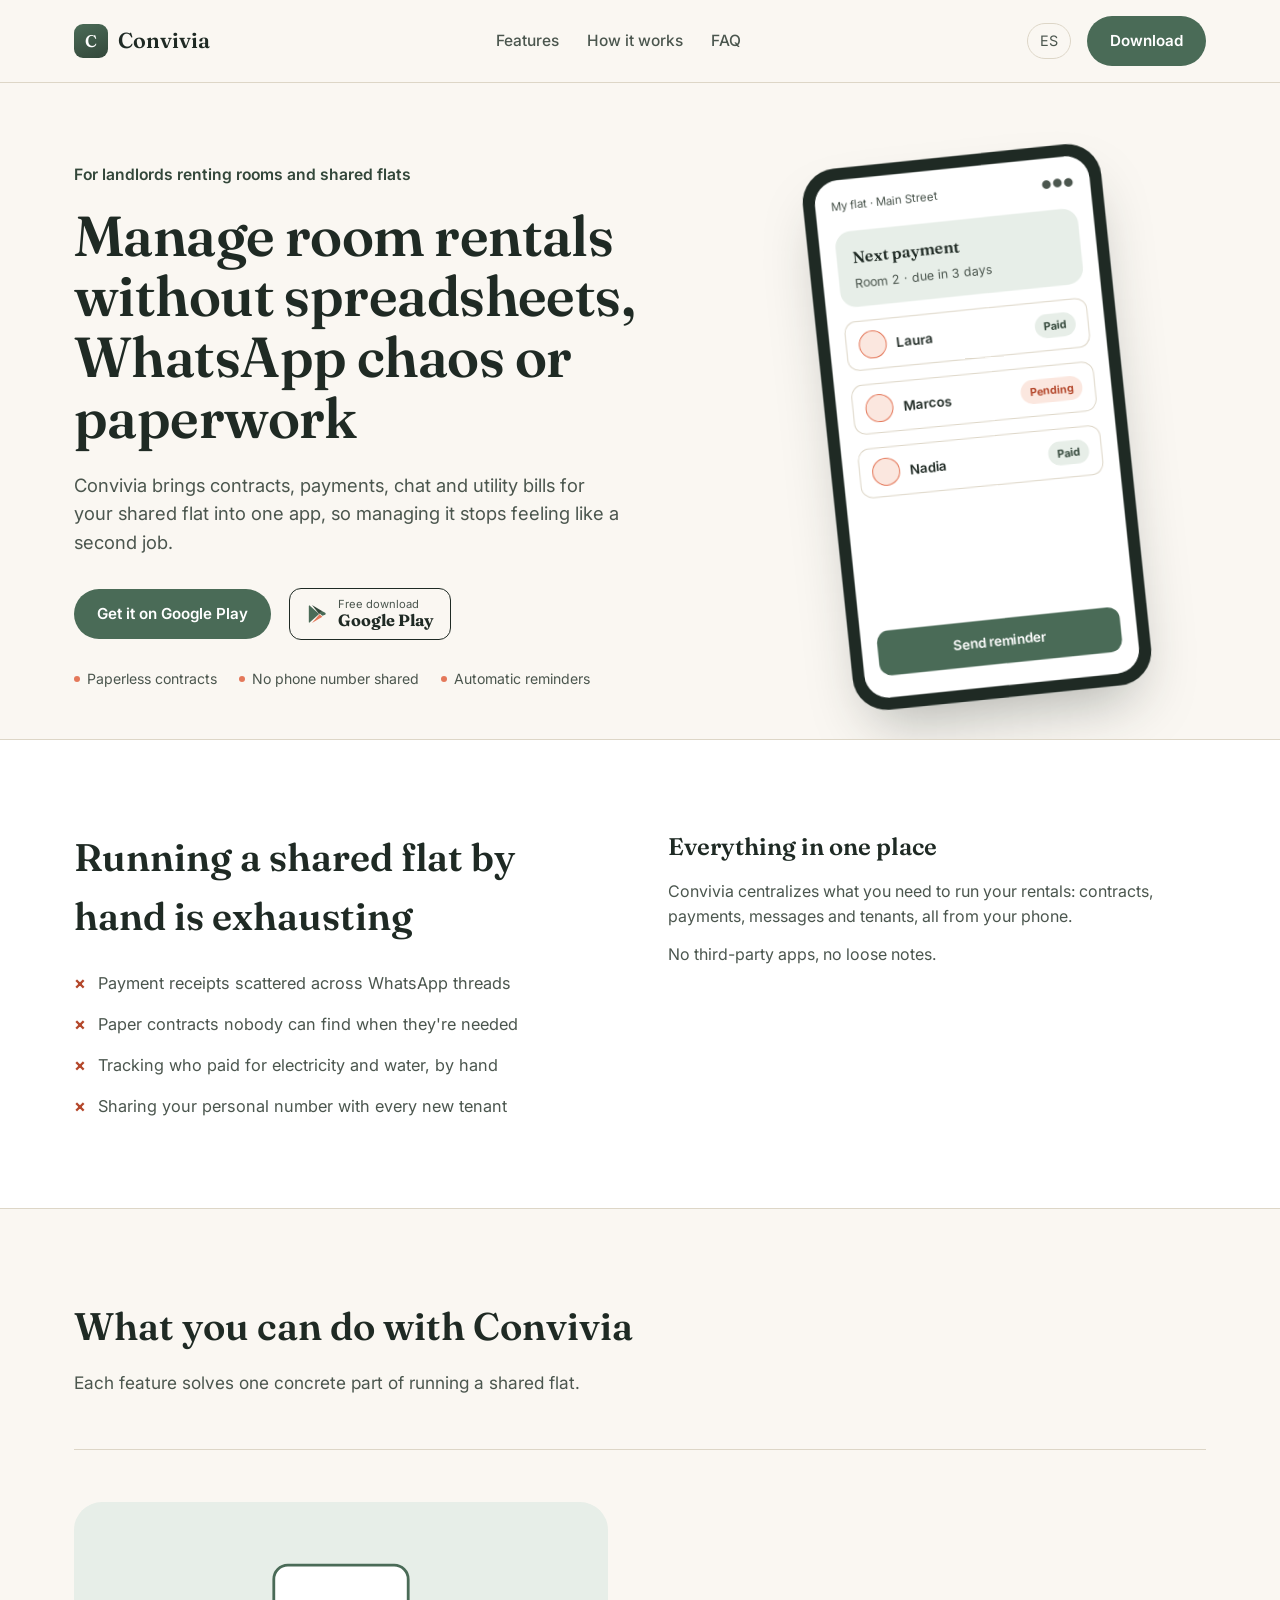
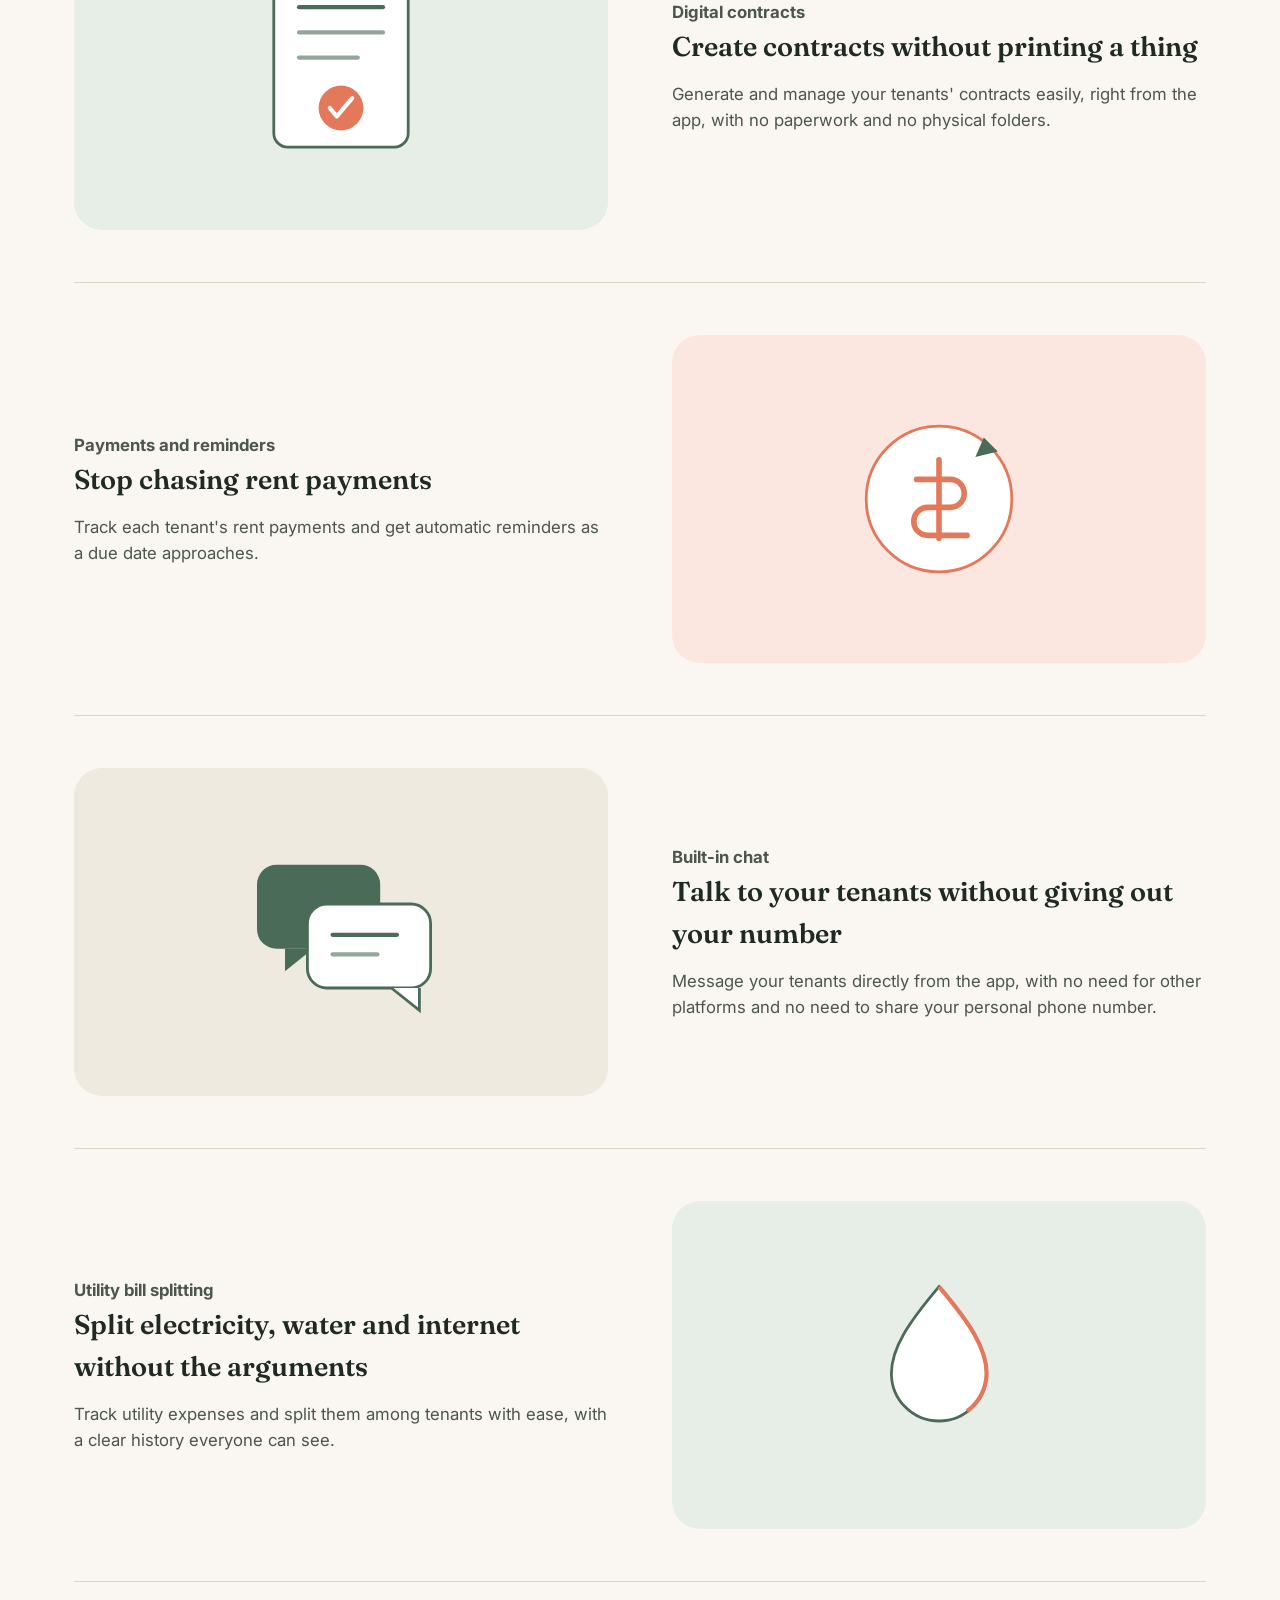
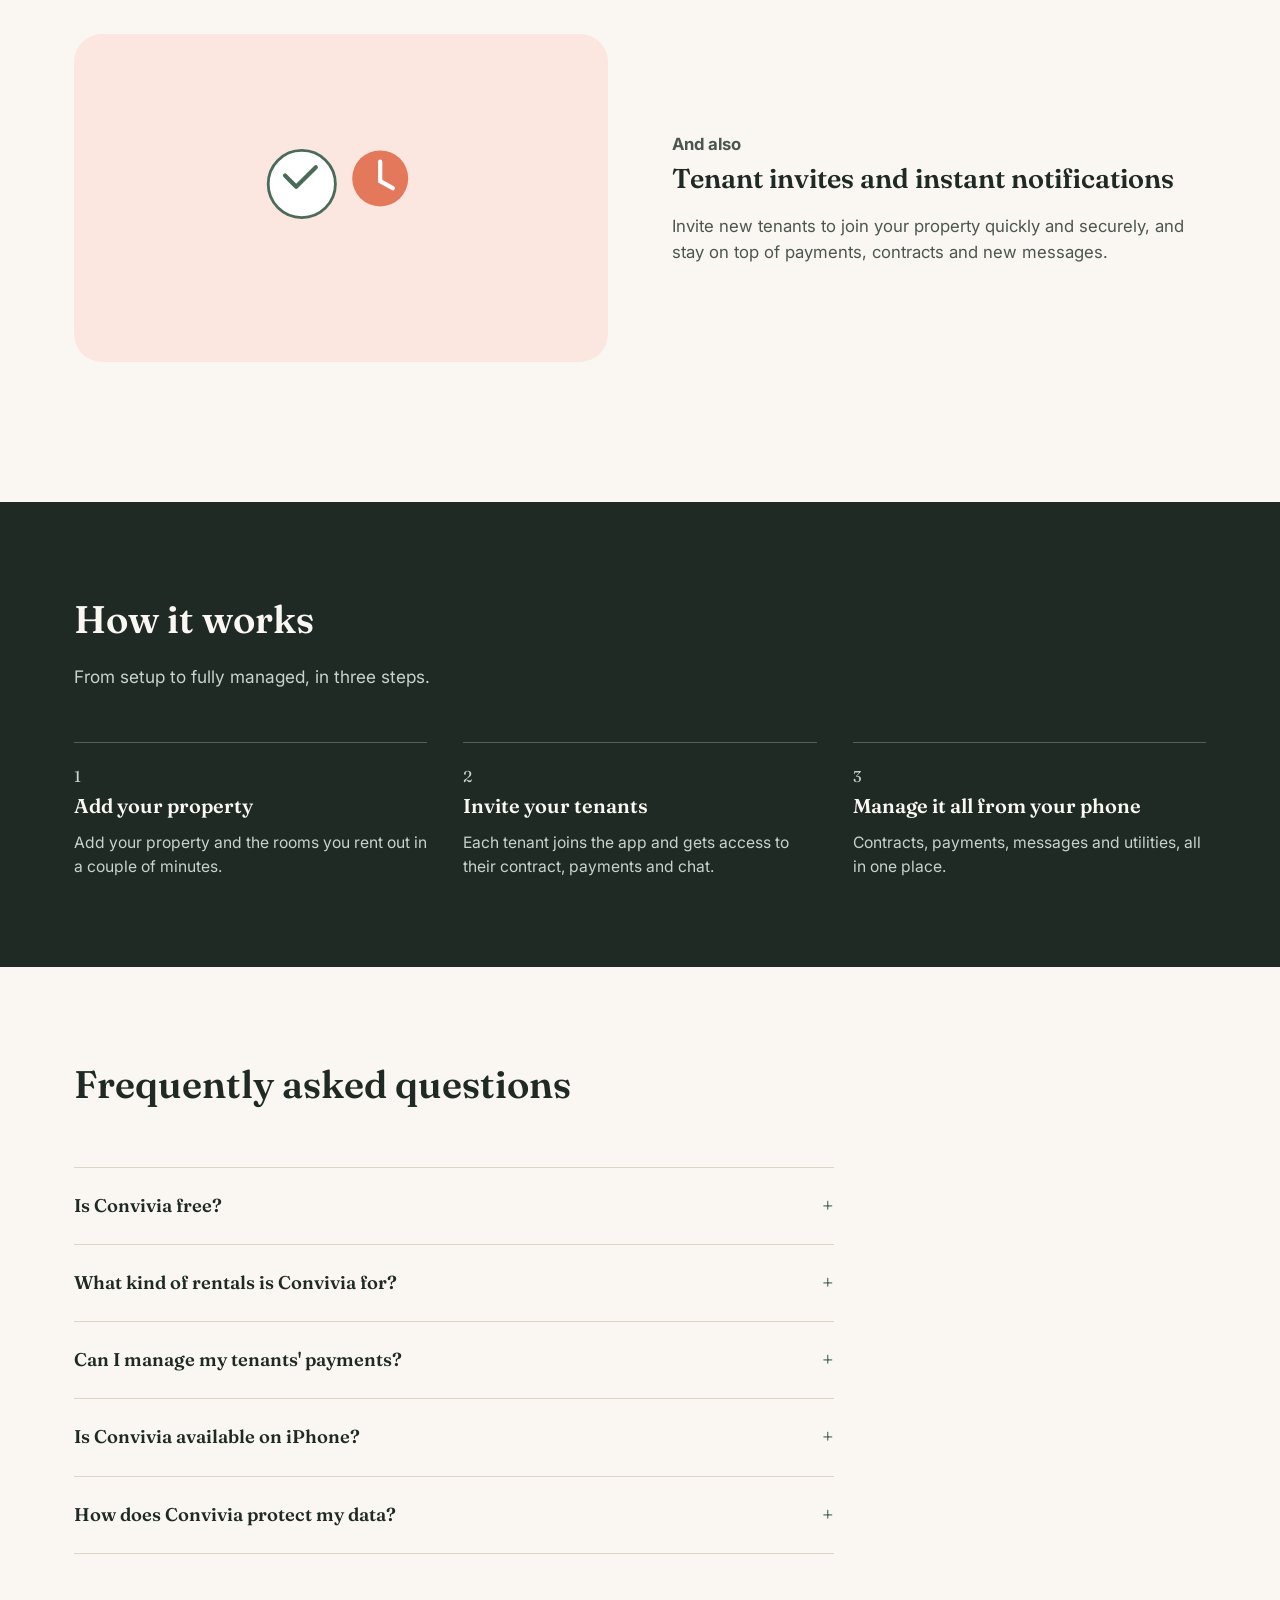
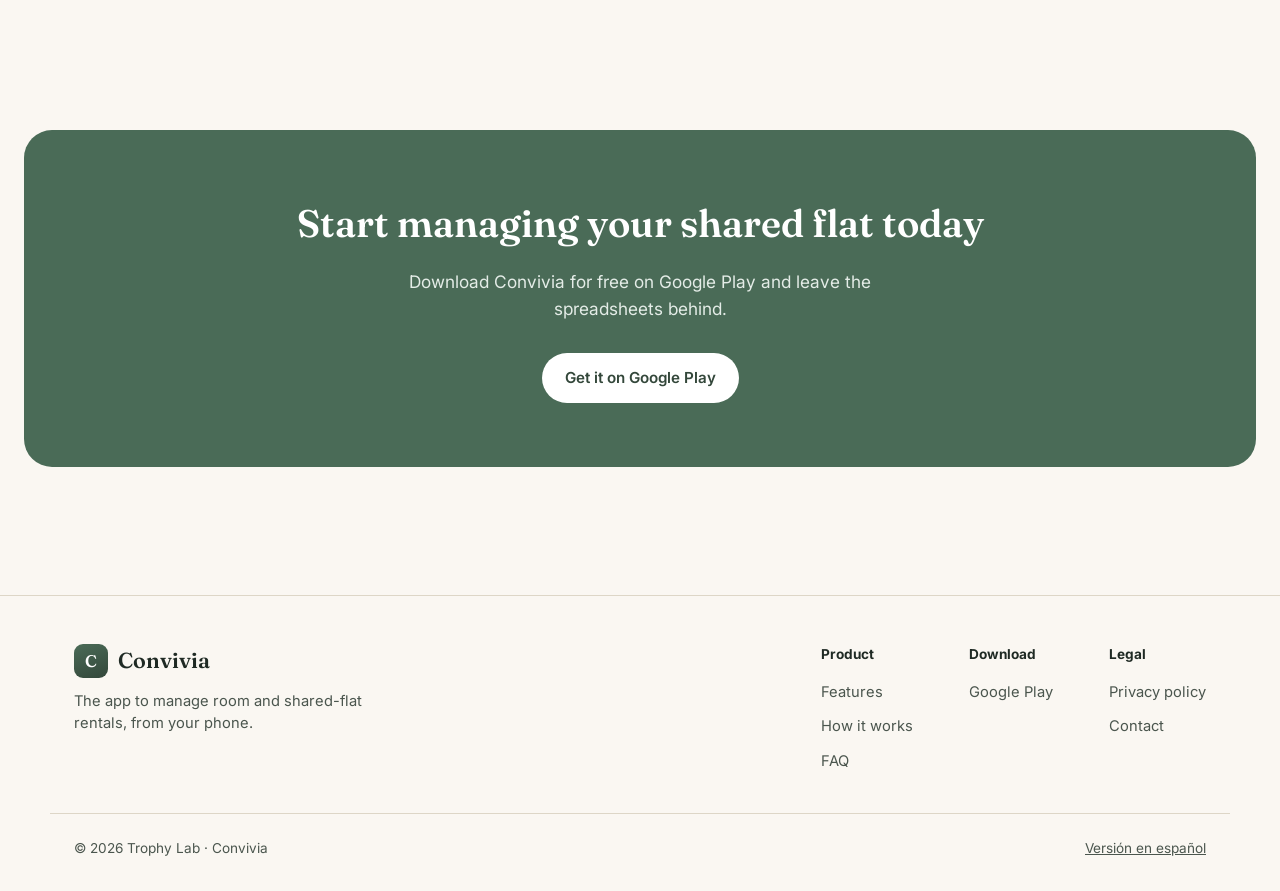
==== en/index.html @ 1bf90cc8 "primera version OK" ====
<!doctype html>
<html lang="en">
<head>
<meta charset="UTF-8">
<meta name="viewport" content="width=device-width, initial-scale=1">
<title>Convivia — App to Manage Room and Shared-Flat Rentals</title>
<meta name="description" content="Convivia is the app for landlords renting out rooms or shared flats: digital contracts, payment reminders, built-in chat and utility bill splitting. Free on Google Play.">
<link rel="canonical" href="https://convivia.devodelight.com/en/">
<link rel="alternate" hreflang="es" href="https://convivia.devodelight.com/">
<link rel="alternate" hreflang="en" href="https://convivia.devodelight.com/en/">
<link rel="alternate" hreflang="x-default" href="https://convivia.devodelight.com/">
<meta name="robots" content="index, follow">
<meta name="theme-color" content="#FAF7F2">

<!-- Open Graph -->
<meta property="og:type" content="website">
<meta property="og:site_name" content="Convivia">
<meta property="og:locale" content="en_US">
<meta property="og:locale:alternate" content="es_ES">
<meta property="og:title" content="Convivia — App to Manage Room Rentals">
<meta property="og:description" content="Digital contracts, payment reminders, built-in chat and utility splitting for shared-flat landlords.">
<meta property="og:url" content="https://convivia.devodelight.com/en/">
<meta property="og:image" content="https://convivia.devodelight.com/assets/og-image.png">
<meta property="og:image:width" content="1200">
<meta property="og:image:height" content="630">

<!-- Twitter -->
<meta name="twitter:card" content="summary_large_image">
<meta name="twitter:title" content="Convivia — App to Manage Room Rentals">
<meta name="twitter:description" content="Digital contracts, payment reminders, built-in chat and utility splitting for shared-flat landlords.">
<meta name="twitter:image" content="https://convivia.devodelight.com/assets/og-image.png">

<link rel="icon" href="data:image/svg+xml,%3Csvg xmlns='http://www.w3.org/2000/svg' viewBox='0 0 34 34'%3E%3Crect width='34' height='34' rx='9' fill='%234A6B57'/%3E%3Ctext x='17' y='23' font-family='Georgia,serif' font-size='17' fill='white' text-anchor='middle'%3EC%3C/text%3E%3C/svg%3E">

<link rel="preconnect" href="https://fonts.googleapis.com">
<link rel="preconnect" href="https://fonts.gstatic.com" crossorigin>
<link href="https://fonts.googleapis.com/css2?family=Fraunces:opsz,wght@9..144,500;9..144,600&family=Inter:wght@400;500;600;700&display=swap" rel="stylesheet">
<link rel="stylesheet" href="../assets/style.css">

<script type="application/ld+json">
{
  "@context": "https://schema.org",
  "@type": "MobileApplication",
  "name": "Convivia",
  "operatingSystem": "ANDROID",
  "applicationCategory": "BusinessApplication",
  "url": "https://convivia.devodelight.com/en/",
  "description": "Convivia is the app for landlords renting out rooms or shared flats: digital contracts, payment reminders, built-in chat and utility bill splitting.",
  "offers": {
    "@type": "Offer",
    "price": "0",
    "priceCurrency": "USD"
  },
  "installUrl": "https://play.google.com/store/apps/details?id=com.convivia",
  "author": {
    "@type": "Organization",
    "name": "Trophy Lab"
  }
}
</script>
<script type="application/ld+json">
{
  "@context": "https://schema.org",
  "@type": "FAQPage",
  "mainEntity": [
    {
      "@type": "Question",
      "name": "Is Convivia free?",
      "acceptedAnswer": {"@type": "Answer", "text": "Yes, Convivia is free to download on Google Play."}
    },
    {
      "@type": "Question",
      "name": "What kind of rentals is Convivia for?",
      "acceptedAnswer": {"@type": "Answer", "text": "Convivia is built for landlords who rent out rooms or shared flats and want to manage contracts, payments and tenants from their phone."}
    },
    {
      "@type": "Question",
      "name": "Is Convivia available on iPhone?",
      "acceptedAnswer": {"@type": "Answer", "text": "Convivia is currently available on Android only. iPhone users can contact the team to be notified when iOS support arrives."}
    },
    {
      "@type": "Question",
      "name": "How does Convivia protect my data?",
      "acceptedAnswer": {"@type": "Answer", "text": "Data is encrypted in transit and you can request deletion at any time. Full details are available in Convivia's privacy policy."}
    }
  ]
}
</script>
</head>
<body>
<a class="skip-link" href="#main">Skip to content</a>

<header class="site">
  <div class="wrap nav">
    <a class="brand" href="/en/">
      <span class="brand-mark" aria-hidden="true">C</span>
      Convivia
    </a>
    <button class="nav-toggle" aria-label="Open menu" aria-expanded="false">
      <svg width="20" height="20" viewBox="0 0 20 20" fill="none"><path d="M3 5h14M3 10h14M3 15h14" stroke="currentColor" stroke-width="1.6" stroke-linecap="round"/></svg>
    </button>
    <ul class="nav-links">
      <li><a href="#features">Features</a></li>
      <li><a href="#how-it-works">How it works</a></li>
      <li><a href="#faq">FAQ</a></li>
    </ul>
    <div class="nav-right">
      <a class="lang-switch" href="/" hreflang="es">ES</a>
      <a class="btn btn-primary" href="https://play.google.com/store/apps/details?id=com.convivia" rel="noopener">Download</a>
    </div>
  </div>
</header>

<main id="main">
  <section class="hero">
    <div class="wrap hero-grid">
      <div>
        <p class="eyebrow-plain">For landlords renting rooms and shared flats</p>
        <h1>Manage room rentals without spreadsheets, WhatsApp chaos or paperwork</h1>
        <p class="hero-sub">Convivia brings contracts, payments, chat and utility bills for your shared flat into one app, so managing it stops feeling like a second job.</p>
        <div class="hero-ctas">
          <a class="btn btn-primary" href="https://play.google.com/store/apps/details?id=com.convivia" rel="noopener">Get it on Google Play</a>
          <a class="store-badge" href="https://play.google.com/store/apps/details?id=com.convivia" rel="noopener">
            <svg width="22" height="22" viewBox="0 0 24 24" fill="none"><path d="M3.6 2.4 14.3 12 3.6 21.6c-.3-.2-.5-.6-.5-1V3.4c0-.4.2-.8.5-1Z" fill="#4A6B57"/><path d="M14.3 12 17.9 15 6.5 21.9l7.8-9Z" fill="#E4785A"/><path d="M14.3 12 6.5 2.1 17.9 9 14.3 12Z" fill="#33473A"/><path d="M17.9 9l3 1.7c.8.4.8 1.5 0 2l-3 1.3-3.6-3 3.6-2Z" fill="#4A6B57"/></svg>
            <span class="store-lines"><small>Free download</small><strong>Google Play</strong></span>
          </a>
        </div>
        <div class="hero-meta">
          <span><span class="dot"></span>Paperless contracts</span>
          <span><span class="dot"></span>No phone number shared</span>
          <span><span class="dot"></span>Automatic reminders</span>
        </div>
      </div>
      <div class="phone" aria-hidden="true">
        <div class="phone-frame">
          <div class="phone-screen">
            <div class="phone-topbar"><span>My flat · Main Street</span><span>●●●</span></div>
            <div class="phone-card">
              <h4>Next payment</h4>
              <p>Room 2 · due in 3 days</p>
            </div>
            <div class="phone-row">
              <span class="who"><span class="avatar"></span>Laura</span>
              <span class="pill ok">Paid</span>
            </div>
            <div class="phone-row">
              <span class="who"><span class="avatar"></span>Marcos</span>
              <span class="pill warn">Pending</span>
            </div>
            <div class="phone-row">
              <span class="who"><span class="avatar"></span>Nadia</span>
              <span class="pill ok">Paid</span>
            </div>
            <div class="phone-cta">Send reminder</div>
          </div>
        </div>
      </div>
    </div>
  </section>

  <section class="problem">
    <div class="wrap problem-grid">
      <div>
        <div class="section-head" style="margin-bottom:24px;">
          <h2>Running a shared flat by hand is exhausting</h2>
        </div>
        <ul class="problem-list">
          <li>Payment receipts scattered across WhatsApp threads</li>
          <li>Paper contracts nobody can find when they're needed</li>
          <li>Tracking who paid for electricity and water, by hand</li>
          <li>Sharing your personal number with every new tenant</li>
        </ul>
      </div>
      <div class="solution">
        <h3>Everything in one place</h3>
        <p>Convivia centralizes what you need to run your rentals: contracts, payments, messages and tenants, all from your phone.</p>
        <p>No third-party apps, no loose notes.</p>
      </div>
    </div>
  </section>

  <section id="features">
    <div class="wrap">
      <div class="section-head">
        <h2>What you can do with Convivia</h2>
        <p>Each feature solves one concrete part of running a shared flat.</p>
      </div>

      <div class="feature-row">
        <div class="feature-text">
          <p class="feature-tag">Digital contracts</p>
          <h3>Create contracts without printing a thing</h3>
          <p>Generate and manage your tenants' contracts easily, right from the app, with no paperwork and no physical folders.</p>
        </div>
        <div class="feature-visual fv-1">
          <svg viewBox="0 0 200 180" fill="none"><rect x="52" y="18" width="96" height="130" rx="10" fill="#fff" stroke="#4A6B57" stroke-width="2"/><line x1="70" y1="48" x2="130" y2="48" stroke="#4A6B57" stroke-width="3" stroke-linecap="round"/><line x1="70" y1="66" x2="130" y2="66" stroke="#4A6B57" stroke-width="3" stroke-linecap="round" opacity=".6"/><line x1="70" y1="84" x2="112" y2="84" stroke="#4A6B57" stroke-width="3" stroke-linecap="round" opacity=".6"/><circle cx="100" cy="120" r="16" fill="#E4785A"/><path d="M92 120l5 6 11-13" stroke="#fff" stroke-width="3" stroke-linecap="round" stroke-linejoin="round"/></svg>
        </div>
      </div>

      <div class="feature-row">
        <div class="feature-text">
          <p class="feature-tag">Payments and reminders</p>
          <h3>Stop chasing rent payments</h3>
          <p>Track each tenant's rent payments and get automatic reminders as a due date approaches.</p>
        </div>
        <div class="feature-visual fv-2">
          <svg viewBox="0 0 200 180" fill="none"><circle cx="100" cy="90" r="52" fill="#fff" stroke="#E4785A" stroke-width="2"/><path d="M100 62v56M84 76h24a10 10 0 0 1 0 20H92a10 10 0 0 0 0 20h28" stroke="#E4785A" stroke-width="4" stroke-linecap="round"/><path d="M132 46l10 10-16 4 6-14z" fill="#4A6B57"/></svg>
        </div>
      </div>

      <div class="feature-row">
        <div class="feature-text">
          <p class="feature-tag">Built-in chat</p>
          <h3>Talk to your tenants without giving out your number</h3>
          <p>Message your tenants directly from the app, with no need for other platforms and no need to share your personal phone number.</p>
        </div>
        <div class="feature-visual fv-3">
          <svg viewBox="0 0 200 180" fill="none"><rect x="40" y="42" width="88" height="60" rx="14" fill="#4A6B57"/><path d="M60 102l0 16 20-16" fill="#4A6B57"/><rect x="76" y="70" width="88" height="60" rx="14" fill="#fff" stroke="#4A6B57" stroke-width="2"/><path d="M156 130v16l-20-16" fill="#fff" stroke="#4A6B57" stroke-width="2"/><line x1="94" y1="92" x2="140" y2="92" stroke="#4A6B57" stroke-width="3" stroke-linecap="round"/><line x1="94" y1="106" x2="126" y2="106" stroke="#4A6B57" stroke-width="3" stroke-linecap="round" opacity=".6"/></svg>
        </div>
      </div>

      <div class="feature-row">
        <div class="feature-text">
          <p class="feature-tag">Utility bill splitting</p>
          <h3>Split electricity, water and internet without the arguments</h3>
          <p>Track utility expenses and split them among tenants with ease, with a clear history everyone can see.</p>
        </div>
        <div class="feature-visual fv-1">
          <svg viewBox="0 0 200 180" fill="none"><path d="M100 34c22 26 34 44 34 62a34 34 0 1 1-68 0c0-18 12-36 34-62Z" fill="#fff" stroke="#4A6B57" stroke-width="2"/><path d="M100 34c22 26 34 44 34 62a34 34 0 0 1-14 27" stroke="#E4785A" stroke-width="3" fill="none"/></svg>
        </div>
      </div>

      <div class="feature-row" style="border-top:1px solid var(--line); padding-top:52px;">
        <div class="feature-text">
          <p class="feature-tag">And also</p>
          <h3>Tenant invites and instant notifications</h3>
          <p>Invite new tenants to join your property quickly and securely, and stay on top of payments, contracts and new messages.</p>
        </div>
        <div class="feature-visual fv-2">
          <svg viewBox="0 0 200 180" fill="none"><circle cx="72" cy="80" r="24" fill="#fff" stroke="#4A6B57" stroke-width="2"/><path d="M60 74l8 8 14-14" stroke="#4A6B57" stroke-width="3" stroke-linecap="round" stroke-linejoin="round"/><path d="M128 56a20 20 0 1 1 0 40 20 20 0 0 1 0-40Z" fill="#E4785A"/><path d="M128 64v14l9 5" stroke="#fff" stroke-width="3" stroke-linecap="round"/></svg>
        </div>
      </div>
    </div>
  </section>

  <section id="how-it-works" class="steps">
    <div class="wrap">
      <div class="section-head">
        <h2>How it works</h2>
        <p>From setup to fully managed, in three steps.</p>
      </div>
      <div class="step-grid">
        <div class="step">
          <p class="step-num">1</p>
          <h3>Add your property</h3>
          <p>Add your property and the rooms you rent out in a couple of minutes.</p>
        </div>
        <div class="step">
          <p class="step-num">2</p>
          <h3>Invite your tenants</h3>
          <p>Each tenant joins the app and gets access to their contract, payments and chat.</p>
        </div>
        <div class="step">
          <p class="step-num">3</p>
          <h3>Manage it all from your phone</h3>
          <p>Contracts, payments, messages and utilities, all in one place.</p>
        </div>
      </div>
    </div>
  </section>

  <section id="faq">
    <div class="wrap">
      <div class="section-head">
        <h2>Frequently asked questions</h2>
      </div>
      <div class="faq-list">
        <details class="faq-item">
          <summary class="faq-q">Is Convivia free?<span class="plus" aria-hidden="true">+</span></summary>
          <p class="faq-a">Yes, Convivia is free to download on Google Play.</p>
        </details>
        <details class="faq-item">
          <summary class="faq-q">What kind of rentals is Convivia for?<span class="plus" aria-hidden="true">+</span></summary>
          <p class="faq-a">It's built for landlords who rent out rooms or shared flats and want to manage contracts, payments and tenants from their phone instead of spreadsheets or WhatsApp groups.</p>
        </details>
        <details class="faq-item">
          <summary class="faq-q">Can I manage my tenants' payments?<span class="plus" aria-hidden="true">+</span></summary>
          <p class="faq-a">Yes. Convivia tracks each tenant's rent payments and sends automatic reminders as a due date approaches.</p>
        </details>
        <details class="faq-item">
          <summary class="faq-q">Is Convivia available on iPhone?<span class="plus" aria-hidden="true">+</span></summary>
          <p class="faq-a">Convivia is currently available on Android only. You can email <a href="mailto:contact@quierolibros.com">contact@quierolibros.com</a> to be notified when iOS support arrives.</p>
        </details>
        <details class="faq-item">
          <summary class="faq-q">How does Convivia protect my data?<span class="plus" aria-hidden="true">+</span></summary>
          <p class="faq-a">Data is encrypted in transit and you can request deletion at any time. Full details are in the <a href="https://convivia.api.quierolibros.com/usuarios/privacy_policy/en" rel="noopener">privacy policy</a>.</p>
        </details>
      </div>
    </div>
  </section>

  <section>
    <div class="cta-final">
      <h2>Start managing your shared flat today</h2>
      <p>Download Convivia for free on Google Play and leave the spreadsheets behind.</p>
      <a class="btn btn-primary" href="https://play.google.com/store/apps/details?id=com.convivia" rel="noopener">Get it on Google Play</a>
    </div>
  </section>
</main>

<footer class="site">
  <div class="wrap footer-grid">
    <div class="footer-brand">
      <a class="brand" href="/en/"><span class="brand-mark" aria-hidden="true">C</span>Convivia</a>
      <p>The app to manage room and shared-flat rentals, from your phone.</p>
    </div>
    <div class="footer-cols">
      <div class="footer-col">
        <h5>Product</h5>
        <ul>
          <li><a href="#features">Features</a></li>
          <li><a href="#how-it-works">How it works</a></li>
          <li><a href="#faq">FAQ</a></li>
        </ul>
      </div>
      <div class="footer-col">
        <h5>Download</h5>
        <ul>
          <li><a href="https://play.google.com/store/apps/details?id=com.convivia" rel="noopener">Google Play</a></li>
        </ul>
      </div>
      <div class="footer-col">
        <h5>Legal</h5>
        <ul>
          <li><a href="https://convivia.api.quierolibros.com/usuarios/privacy_policy/en" rel="noopener">Privacy policy</a></li>
          <li><a href="mailto:contact@quierolibros.com">Contact</a></li>
        </ul>
      </div>
    </div>
  </div>
  <div class="wrap footer-bottom">
    <span>© 2026 Trophy Lab · Convivia</span>
    <span><a href="/" hreflang="es">Versión en español</a></span>
  </div>
</footer>

<script src="../assets/main.js"></script>
</body>
</html>
---- assets/style.css ----
/* ===== Convivia — design tokens ===== */
:root{
  --bg:#FAF7F2;
  --paper:#FFFFFF;
  --ink:#1F2A24;
  --ink-soft:#4B564E;
  --sage:#4A6B57;
  --sage-dark:#33473A;
  --sage-tint:#E7EEE8;
  --coral:#E4785A;
  --coral-tint:#FBE7DF;
  --line:#DDD6C7;
  --radius-s:10px;
  --radius-m:18px;
  --radius-l:28px;
  --maxw:1180px;
  --serif:"Fraunces", "Iowan Old Style", Georgia, serif;
  --sans:"Inter", -apple-system, BlinkMacSystemFont, "Segoe UI", sans-serif;
}

*,*::before,*::after{box-sizing:border-box;}
html{scroll-behavior:smooth;}
@media (prefers-reduced-motion: reduce){
  html{scroll-behavior:auto;}
  *,*::before,*::after{animation-duration:0.001ms !important; animation-iteration-count:1 !important; transition-duration:0.001ms !important; scroll-behavior:auto !important;}
}

body{
  margin:0;
  font-family:var(--sans);
  color:var(--ink);
  background:var(--bg);
  line-height:1.55;
  -webkit-font-smoothing:antialiased;
}

img{max-width:100%; display:block;}
a{color:inherit;}

.wrap{max-width:var(--maxw); margin-inline:auto; padding-inline:24px;}

/* ===== Skip link ===== */
.skip-link{
  position:absolute; left:-9999px; top:auto;
  background:var(--ink); color:var(--bg); padding:12px 18px; border-radius:0 0 8px 0; z-index:100;
}
.skip-link:focus{left:0; top:0;}

/* ===== Header ===== */
header.site{
  position:sticky; top:0; z-index:40;
  background:rgba(250,247,242,0.92);
  backdrop-filter:saturate(140%) blur(8px);
  border-bottom:1px solid var(--line);
}
.nav{
  display:flex; align-items:center; justify-content:space-between;
  padding-block:16px;
}
.brand{
  display:flex; align-items:center; gap:10px;
  font-family:var(--serif); font-size:1.35rem; font-weight:600;
  text-decoration:none; color:var(--ink);
}
.brand-mark{
  width:34px; height:34px; border-radius:9px;
  background:linear-gradient(160deg, var(--sage) 0%, var(--sage-dark) 100%);
  display:flex; align-items:center; justify-content:center;
  color:#fff; font-family:var(--serif); font-weight:600; font-size:1.05rem;
  flex-shrink:0;
}
.nav-links{
  display:flex; align-items:center; gap:28px; list-style:none; margin:0; padding:0;
}
.nav-links a{
  text-decoration:none; color:var(--ink-soft); font-size:0.97rem; font-weight:500;
}
.nav-links a:hover{color:var(--ink);}
.nav-right{display:flex; align-items:center; gap:16px;}
.lang-switch{
  font-size:0.9rem; text-decoration:none; color:var(--ink-soft);
  border:1px solid var(--line); padding:6px 12px; border-radius:999px;
}
.lang-switch:hover{border-color:var(--sage); color:var(--sage-dark);}
.btn{
  display:inline-flex; align-items:center; gap:8px;
  font-family:var(--sans); font-weight:600; font-size:0.95rem;
  padding:12px 22px; border-radius:999px; text-decoration:none;
  border:1px solid transparent; cursor:pointer;
}
.btn-primary{background:var(--sage); color:#fff;}
.btn-primary:hover{background:var(--sage-dark);}
.btn-ghost{border-color:var(--ink); color:var(--ink);}
.btn-ghost:hover{background:var(--ink); color:var(--bg);}
.nav-toggle{display:none;}

/* ===== Hero ===== */
.hero{
  padding-block:72px 40px;
  overflow:hidden;
}
.hero-grid{
  display:grid; grid-template-columns:1.15fr 0.85fr; gap:56px; align-items:center;
}
.eyebrow-plain{
  color:var(--sage-dark); font-weight:600; font-size:0.98rem; margin:0 0 18px;
}
h1{
  font-family:var(--serif); font-size:clamp(2.4rem, 4.4vw, 3.6rem);
  line-height:1.08; letter-spacing:-0.01em; margin:0 0 22px; font-weight:600;
  max-width:16ch;
}
.hero-sub{
  font-size:1.15rem; color:var(--ink-soft); max-width:46ch; margin:0 0 32px;
}
.hero-ctas{display:flex; align-items:center; gap:18px; flex-wrap:wrap; margin-bottom:28px;}
.store-badge{
  display:flex; align-items:center; gap:10px;
  border:1px solid var(--ink); border-radius:12px; padding:9px 16px;
  text-decoration:none; color:var(--ink); font-size:0.85rem;
}
.store-badge svg{flex-shrink:0;}
.store-badge .store-lines{line-height:1.15;}
.store-badge .store-lines small{display:block; font-size:0.7rem; color:var(--ink-soft);}
.store-badge .store-lines strong{font-family:var(--serif); font-size:1.02rem;}
.hero-meta{display:flex; gap:22px; flex-wrap:wrap; font-size:0.88rem; color:var(--ink-soft);}
.hero-meta span{display:flex; align-items:center; gap:7px;}
.dot{width:6px;height:6px;border-radius:50%;background:var(--coral); flex-shrink:0;}

/* Hero mockup (illustrated, not a screenshot) */
.phone{
  position:relative; margin-inline:auto; width:min(300px, 100%);
  animation:phone-in 0.7s cubic-bezier(.2,.8,.2,1) both;
}
@keyframes phone-in{
  from{opacity:0; transform:translateY(18px) rotate(0deg);}
  to{opacity:1; transform:translateY(0) rotate(-3deg);}
}
.phone-frame{
  background:var(--ink); border-radius:34px; padding:12px;
  box-shadow:0 30px 60px -20px rgba(31,42,36,0.35);
  transform:rotate(-3deg);
}
.phone-screen{
  background:var(--paper); border-radius:24px; overflow:hidden; padding:18px 16px 22px;
  min-height:520px; display:flex; flex-direction:column; gap:14px;
}
.phone-topbar{display:flex; justify-content:space-between; align-items:center; font-size:0.72rem; color:var(--ink-soft); margin-bottom:2px;}
.phone-card{
  background:var(--sage-tint); border-radius:16px; padding:14px 16px;
}
.phone-card h4{margin:0 0 4px; font-family:var(--serif); font-size:1rem; font-weight:600;}
.phone-card p{margin:0; font-size:0.78rem; color:var(--ink-soft);}
.phone-row{
  display:flex; justify-content:space-between; align-items:center;
  background:var(--paper); border:1px solid var(--line); border-radius:12px; padding:10px 12px;
}
.phone-row .who{display:flex; align-items:center; gap:10px; font-size:0.83rem; font-weight:600;}
.avatar{width:28px;height:28px;border-radius:50%; background:var(--coral-tint); border:1px solid var(--coral);}
.pill{
  font-size:0.68rem; font-weight:700; padding:4px 9px; border-radius:999px;
}
.pill.ok{background:var(--sage-tint); color:var(--sage-dark);}
.pill.warn{background:var(--coral-tint); color:#B4482C;}
.phone-cta{
  margin-top:auto; background:var(--sage); color:#fff; text-align:center;
  padding:12px; border-radius:12px; font-weight:600; font-size:0.85rem;
}

/* ===== Sections shared ===== */
section{padding-block:88px;}
.section-head{max-width:56ch; margin-bottom:52px;}
.section-head h2{
  font-family:var(--serif); font-size:clamp(1.9rem, 3vw, 2.5rem); margin:0 0 14px; font-weight:600;
}
.section-head p{color:var(--ink-soft); font-size:1.08rem; margin:0;}

/* Problem/solution */
.problem{background:var(--paper); border-top:1px solid var(--line); border-bottom:1px solid var(--line);}
.problem-grid{display:grid; grid-template-columns:1fr 1fr; gap:56px; align-items:start;}
.problem-list{list-style:none; margin:0; padding:0; display:flex; flex-direction:column; gap:16px;}
.problem-list li{
  display:flex; gap:12px; align-items:flex-start; color:var(--ink-soft); font-size:1.02rem;
}
.problem-list li::before{
  content:"×"; color:#B4482C; font-weight:700; font-size:1.1rem; line-height:1.4;
}
.solution h3{font-family:var(--serif); font-size:1.5rem; margin:0 0 14px; font-weight:600;}
.solution p{color:var(--ink-soft); margin:0 0 14px;}

/* Features — alternating rows, not identical cards */
.feature-row{
  display:grid; grid-template-columns:1fr 1fr; gap:64px; align-items:center;
  padding-block:52px; border-top:1px solid var(--line);
}
.feature-row:first-of-type{border-top:none;}
.feature-row:nth-of-type(even) .feature-text{order:2;}
.feature-tag{font-size:0.85rem; font-weight:700; color:var(--sage-dark); margin:0 0 10px;}
.feature-text h3{font-family:var(--serif); font-size:1.7rem; margin:0 0 14px; font-weight:600;}
.feature-text p{color:var(--ink-soft); font-size:1.05rem; margin:0;}
.feature-visual{
  border-radius:var(--radius-l); padding:38px; min-height:220px;
  display:flex; align-items:center; justify-content:center;
}
.feature-visual svg{width:100%; height:auto; max-width:280px;}
.fv-1{background:var(--sage-tint);}
.fv-2{background:var(--coral-tint);}
.fv-3{background:#EFEAE0;}

/* How it works */
.steps{background:var(--ink); color:var(--bg);}
.steps .section-head p{color:#C9D2CC;}
.steps .section-head h2{color:var(--bg);}
.step-grid{display:grid; grid-template-columns:repeat(3,1fr); gap:36px;}
.step{border-top:1px solid rgba(250,247,242,0.25); padding-top:22px;}
.step-num{font-family:var(--serif); font-size:1.6rem; color:var(--coral); margin:0 0 12px;}
.step h3{font-family:var(--serif); font-size:1.25rem; margin:0 0 10px; font-weight:600;}
.step p{color:#C9D2CC; margin:0; font-size:0.98rem;}

/* FAQ */
.faq-list{max-width:760px; border-top:1px solid var(--line);}
.faq-item{border-bottom:1px solid var(--line);}
.faq-q{
  width:100%; text-align:left; background:none; border:none; cursor:pointer;
  font-family:var(--serif); font-size:1.15rem; font-weight:600; color:var(--ink);
  padding:22px 0; display:flex; justify-content:space-between; align-items:center; gap:20px;
}
.faq-q .plus{font-size:1.3rem; color:var(--sage); transition:transform 0.25s ease; flex-shrink:0;}
.faq-item[open] .plus{transform:rotate(45deg);}
.faq-a{margin:0 0 24px; color:var(--ink-soft); font-size:1.02rem; max-width:65ch;}
.faq-item summary{list-style:none;}
.faq-item summary::-webkit-details-marker{display:none;}

/* Final CTA */
.cta-final{
  background:var(--sage); color:#fff; border-radius:var(--radius-l);
  padding:64px 48px; text-align:center; margin-inline:24px;
}
.cta-final h2{font-family:var(--serif); font-size:clamp(1.8rem,3vw,2.4rem); margin:0 0 16px; font-weight:600;}
.cta-final p{max-width:50ch; margin:0 auto 30px; color:#E4ECE7; font-size:1.08rem;}
.cta-final .btn-primary{background:#fff; color:var(--sage-dark);}
.cta-final .btn-primary:hover{background:var(--coral-tint);}

/* Footer */
footer.site{border-top:1px solid var(--line); padding-block:48px 32px; margin-top:40px;}
.footer-grid{display:flex; justify-content:space-between; gap:40px; flex-wrap:wrap;}
.footer-brand p{color:var(--ink-soft); font-size:0.92rem; max-width:34ch; margin:12px 0 0;}
.footer-cols{display:flex; gap:56px; flex-wrap:wrap;}
.footer-col h5{font-size:0.85rem; text-transform:none; color:var(--ink); margin:0 0 14px; font-weight:700;}
.footer-col ul{list-style:none; margin:0; padding:0; display:flex; flex-direction:column; gap:10px;}
.footer-col a{text-decoration:none; color:var(--ink-soft); font-size:0.92rem;}
.footer-col a:hover{color:var(--sage-dark);}
.footer-bottom{
  margin-top:40px; padding-top:24px; border-top:1px solid var(--line);
  display:flex; justify-content:space-between; flex-wrap:wrap; gap:12px;
  font-size:0.85rem; color:var(--ink-soft);
}

/* Focus visibility */
a:focus-visible, button:focus-visible, summary:focus-visible{
  outline:3px solid var(--coral); outline-offset:2px;
}

/* ===== Responsive ===== */
@media (max-width:920px){
  .hero-grid{grid-template-columns:1fr; gap:44px;}
  .phone{order:-1; width:220px;}
  .problem-grid{grid-template-columns:1fr; gap:32px;}
  .feature-row{grid-template-columns:1fr; gap:28px;}
  .feature-row:nth-of-type(even) .feature-text{order:0;}
  .step-grid{grid-template-columns:1fr; gap:28px;}
  .nav-links{
    display:none; position:absolute; top:100%; left:0; right:0;
    background:var(--bg); border-bottom:1px solid var(--line);
    flex-direction:column; align-items:flex-start; gap:0; padding:8px 24px 18px;
  }
  .nav-links-open{display:flex;}
  .nav-links a{padding:12px 0; width:100%; border-bottom:1px solid var(--line);}
  .nav-toggle{
    display:inline-flex; background:none; border:1px solid var(--line);
    border-radius:8px; padding:8px 10px; cursor:pointer;
  }
  .cta-final{padding:44px 24px; margin-inline:16px;}
  .footer-grid{flex-direction:column; gap:28px;}
}
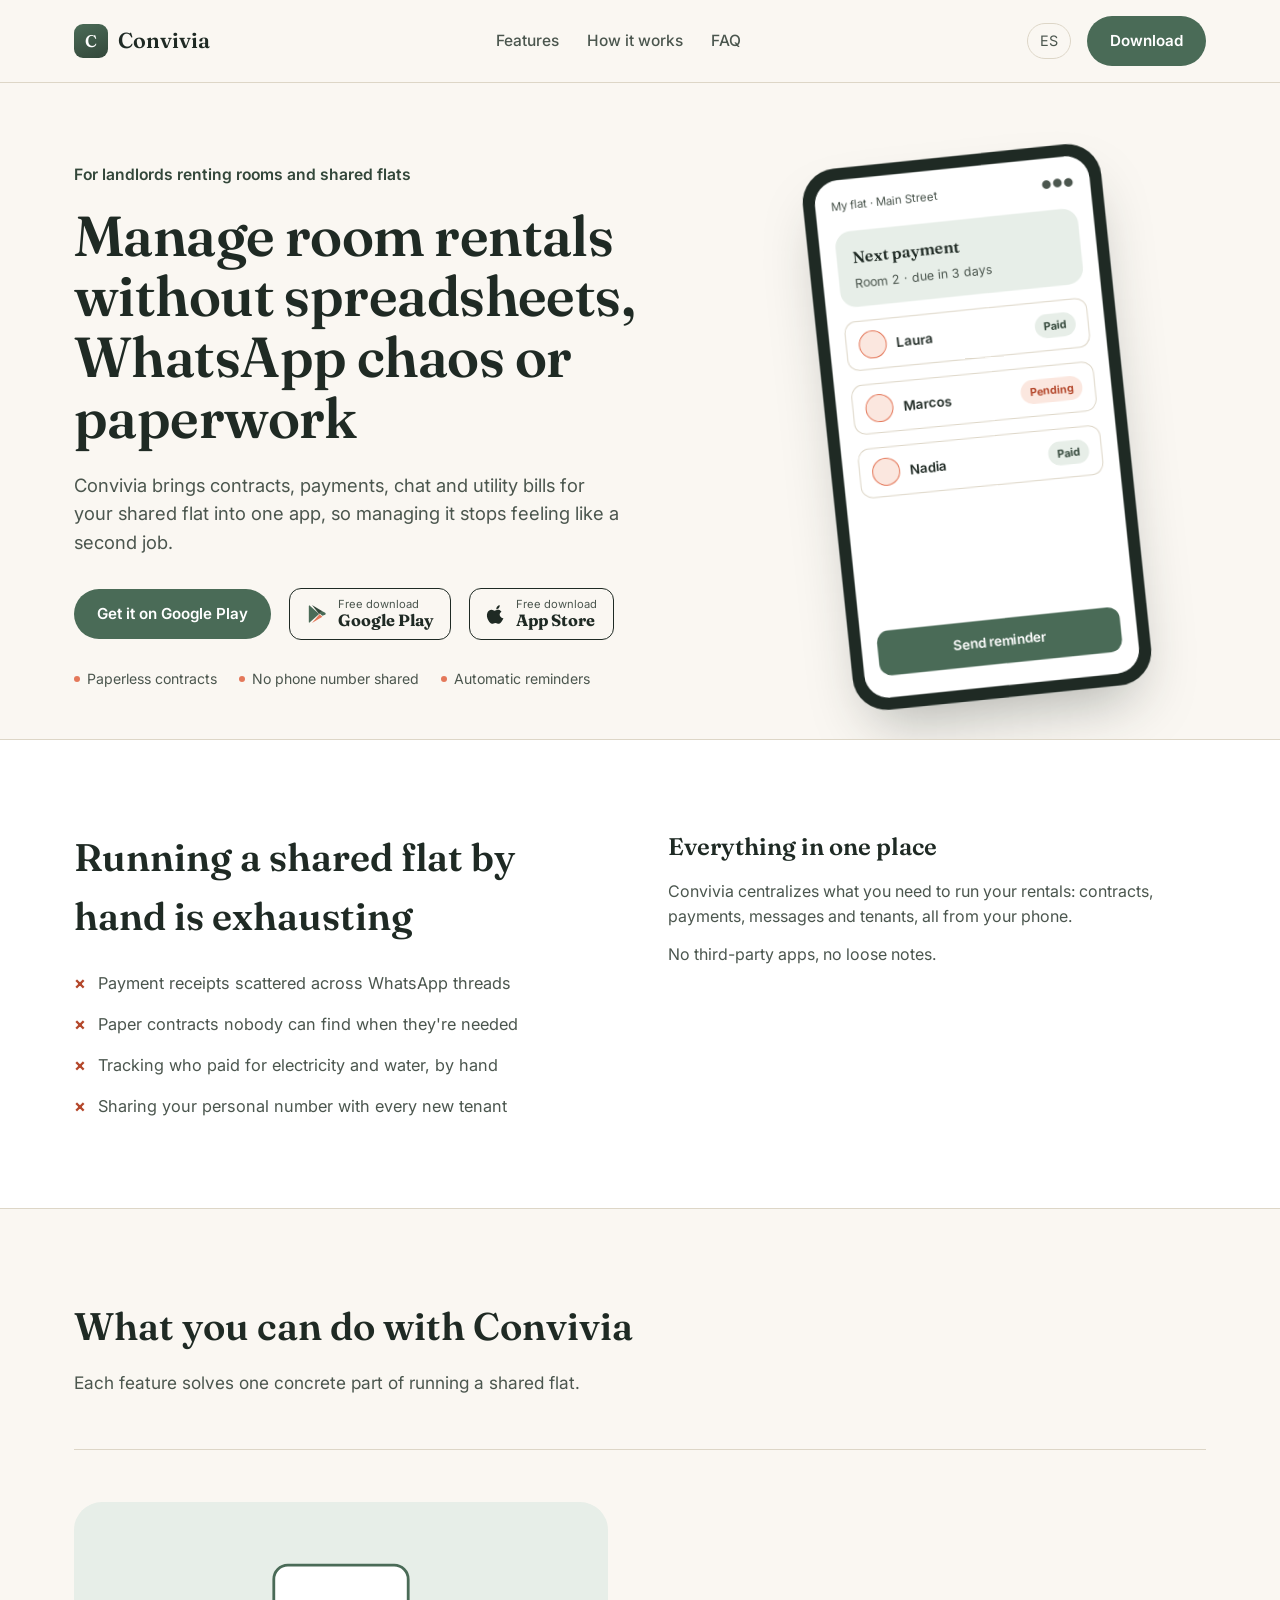
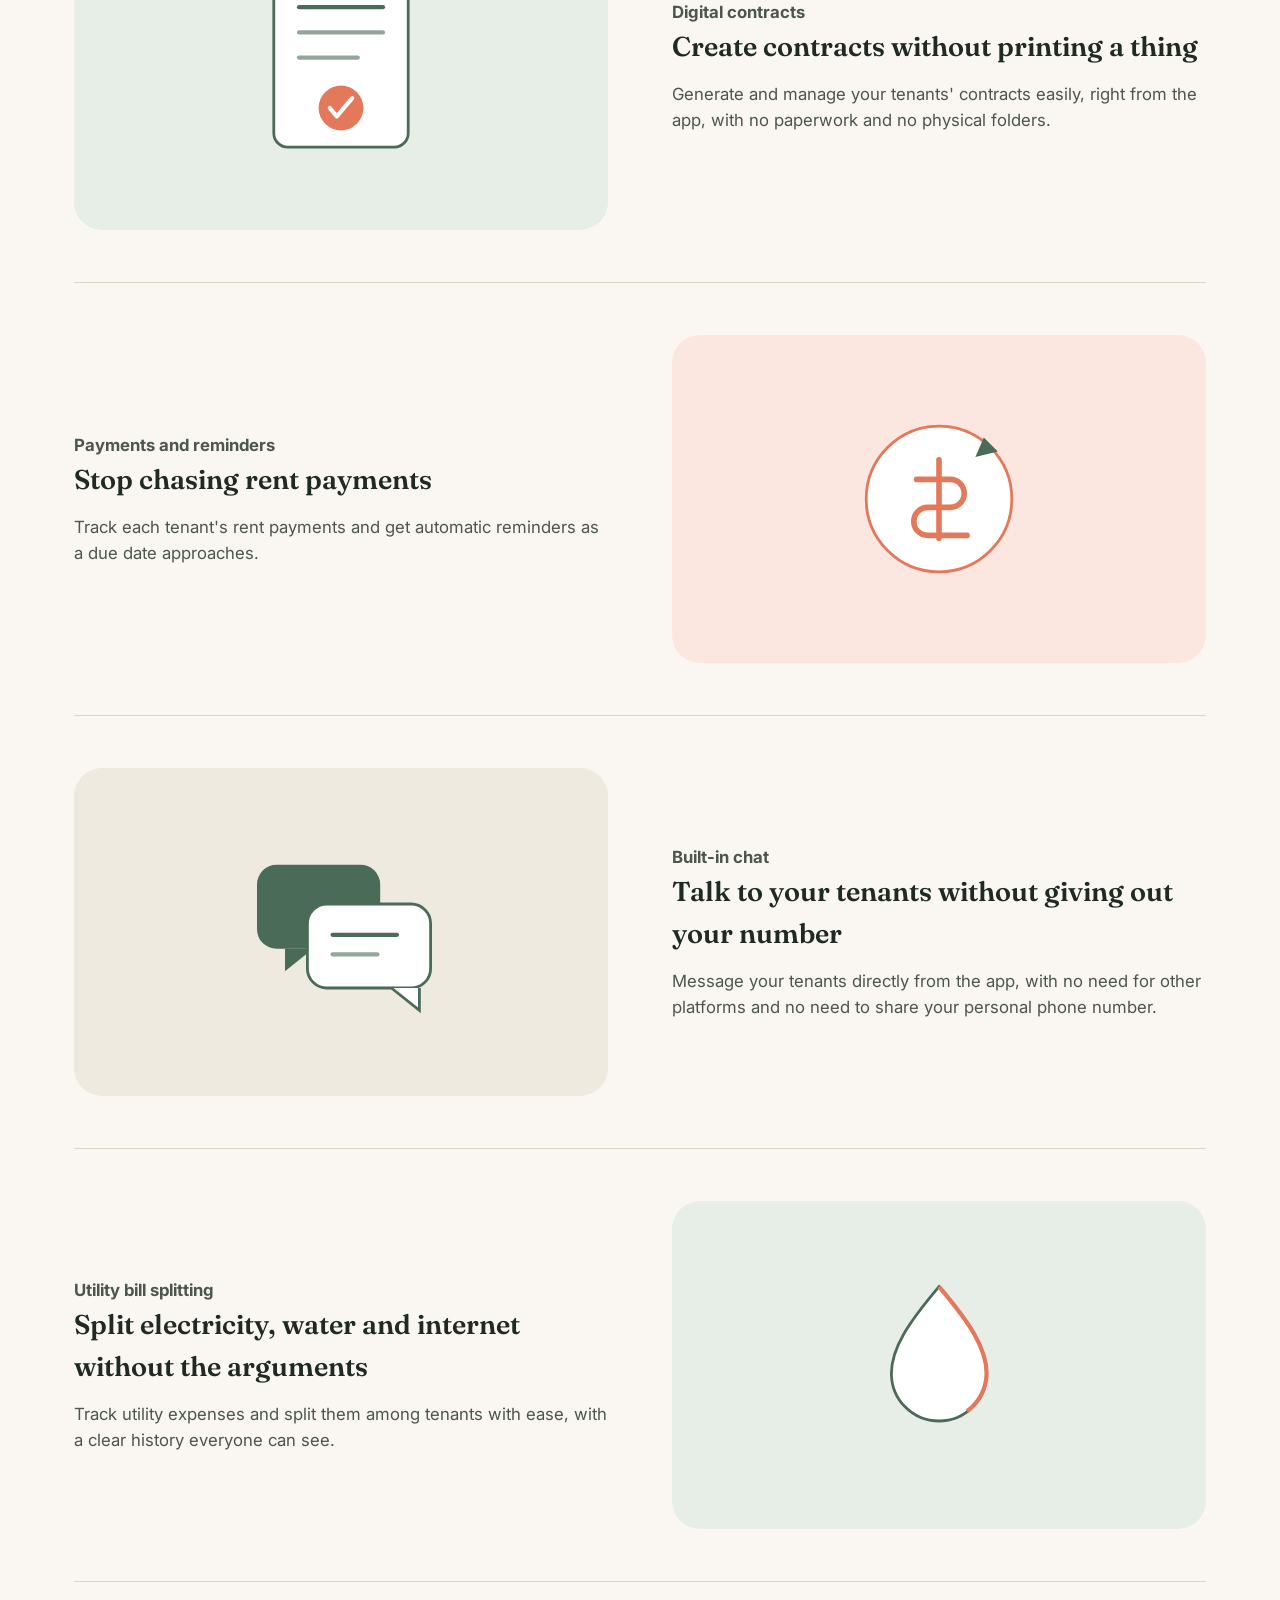
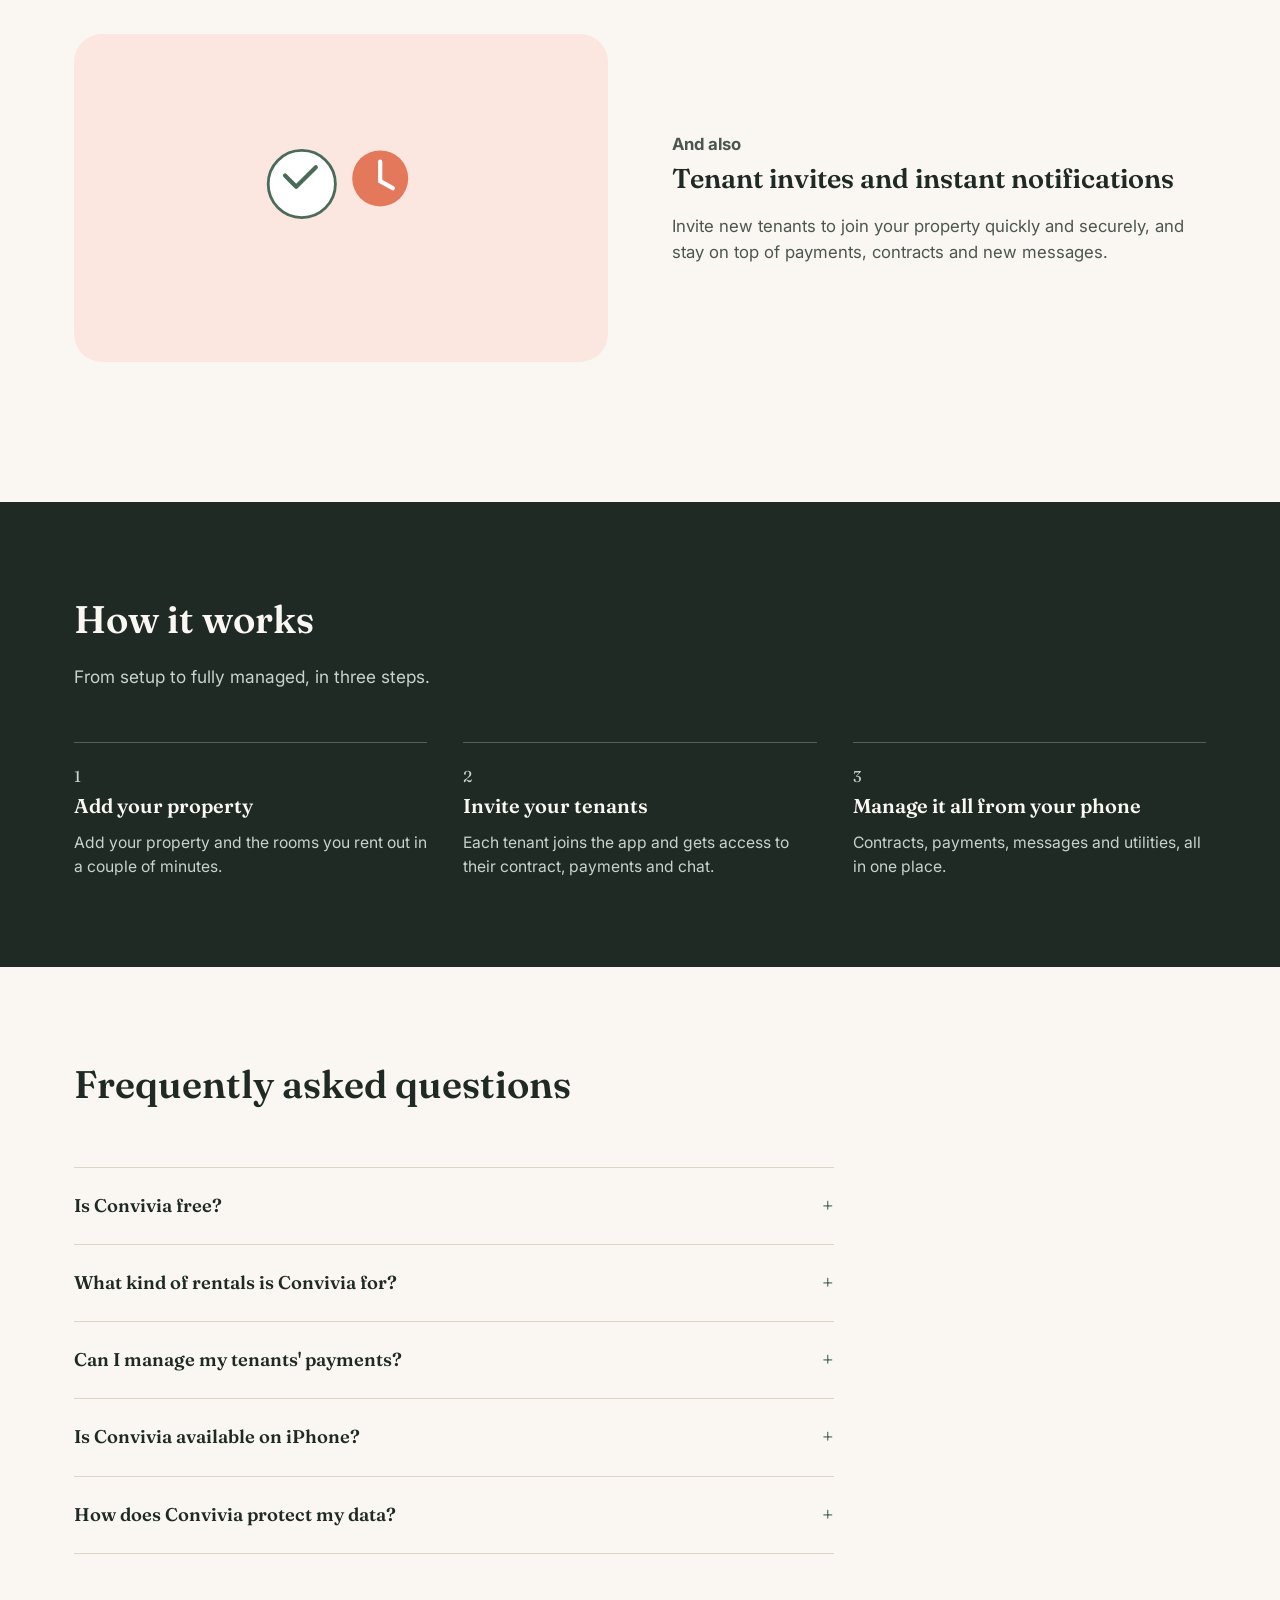
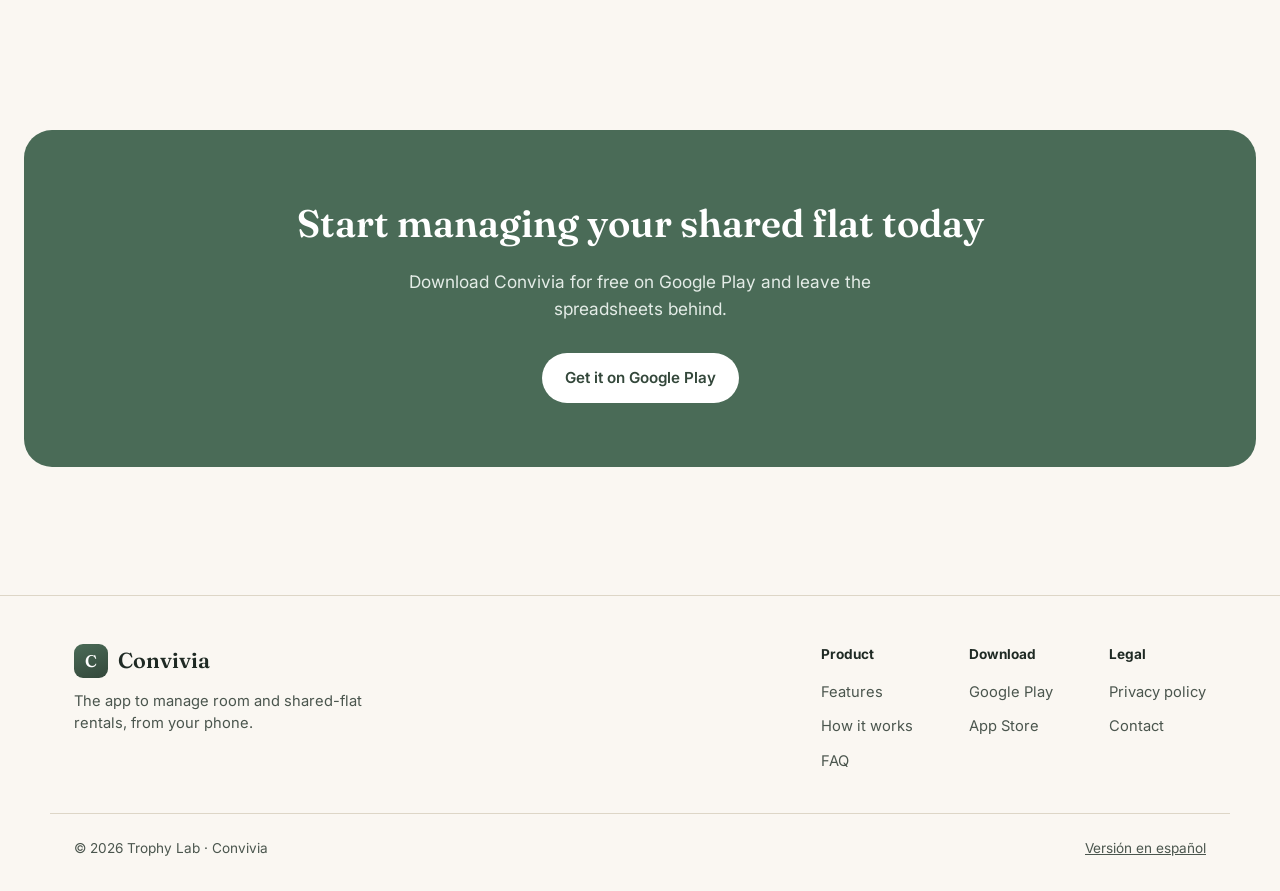
==== commit 5fc49f84: "actualizacion" ====
--- a/en/index.html
+++ b/en/index.html
@@ -5,10 +5,10 @@
 <meta name="viewport" content="width=device-width, initial-scale=1">
 <title>Convivia — App to Manage Room and Shared-Flat Rentals</title>
 <meta name="description" content="Convivia is the app for landlords renting out rooms or shared flats: digital contracts, payment reminders, built-in chat and utility bill splitting. Free on Google Play.">
-<link rel="canonical" href="https://convivia.devodelight.com/en/">
-<link rel="alternate" hreflang="es" href="https://convivia.devodelight.com/">
-<link rel="alternate" hreflang="en" href="https://convivia.devodelight.com/en/">
-<link rel="alternate" hreflang="x-default" href="https://convivia.devodelight.com/">
+<link rel="canonical" href="https://convivia.devcodelight.com/en/">
+<link rel="alternate" hreflang="es" href="https://convivia.devcodelight.com/">
+<link rel="alternate" hreflang="en" href="https://convivia.devcodelight.com/en/">
+<link rel="alternate" hreflang="x-default" href="https://convivia.devcodelight.com/">
 <meta name="robots" content="index, follow">
 <meta name="theme-color" content="#FAF7F2">
 
@@ -19,8 +19,8 @@
 <meta property="og:locale:alternate" content="es_ES">
 <meta property="og:title" content="Convivia — App to Manage Room Rentals">
 <meta property="og:description" content="Digital contracts, payment reminders, built-in chat and utility splitting for shared-flat landlords.">
-<meta property="og:url" content="https://convivia.devodelight.com/en/">
-<meta property="og:image" content="https://convivia.devodelight.com/assets/og-image.png">
+<meta property="og:url" content="https://convivia.devcodelight.com/en/">
+<meta property="og:image" content="https://convivia.devcodelight.com/assets/og-image.png">
 <meta property="og:image:width" content="1200">
 <meta property="og:image:height" content="630">
 
@@ -28,7 +28,7 @@
 <meta name="twitter:card" content="summary_large_image">
 <meta name="twitter:title" content="Convivia — App to Manage Room Rentals">
 <meta name="twitter:description" content="Digital contracts, payment reminders, built-in chat and utility splitting for shared-flat landlords.">
-<meta name="twitter:image" content="https://convivia.devodelight.com/assets/og-image.png">
+<meta name="twitter:image" content="https://convivia.devcodelight.com/assets/og-image.png">
 
 <link rel="icon" href="data:image/svg+xml,%3Csvg xmlns='http://www.w3.org/2000/svg' viewBox='0 0 34 34'%3E%3Crect width='34' height='34' rx='9' fill='%234A6B57'/%3E%3Ctext x='17' y='23' font-family='Georgia,serif' font-size='17' fill='white' text-anchor='middle'%3EC%3C/text%3E%3C/svg%3E">
 
@@ -44,7 +44,7 @@
   "name": "Convivia",
   "operatingSystem": "ANDROID",
   "applicationCategory": "BusinessApplication",
-  "url": "https://convivia.devodelight.com/en/",
+  "url": "https://convivia.devcodelight.com/en/",
   "description": "Convivia is the app for landlords renting out rooms or shared flats: digital contracts, payment reminders, built-in chat and utility bill splitting.",
   "offers": {
     "@type": "Offer",
@@ -76,7 +76,7 @@
     {
       "@type": "Question",
       "name": "Is Convivia available on iPhone?",
-      "acceptedAnswer": {"@type": "Answer", "text": "Convivia is currently available on Android only. iPhone users can contact the team to be notified when iOS support arrives."}
+      "acceptedAnswer": {"@type": "Answer", "text": "Yes, Convivia is available on both Google Play and the App Store."}
     },
     {
       "@type": "Question",
@@ -123,6 +123,10 @@
           <a class="store-badge" href="https://play.google.com/store/apps/details?id=com.convivia" rel="noopener">
             <svg width="22" height="22" viewBox="0 0 24 24" fill="none"><path d="M3.6 2.4 14.3 12 3.6 21.6c-.3-.2-.5-.6-.5-1V3.4c0-.4.2-.8.5-1Z" fill="#4A6B57"/><path d="M14.3 12 17.9 15 6.5 21.9l7.8-9Z" fill="#E4785A"/><path d="M14.3 12 6.5 2.1 17.9 9 14.3 12Z" fill="#33473A"/><path d="M17.9 9l3 1.7c.8.4.8 1.5 0 2l-3 1.3-3.6-3 3.6-2Z" fill="#4A6B57"/></svg>
             <span class="store-lines"><small>Free download</small><strong>Google Play</strong></span>
+          </a>
+          <a class="store-badge" href="https://apps.apple.com/es/app/convivia-gesti%C3%B3n-habitaciones/id6802626827" rel="noopener">
+            <svg width="20" height="20" viewBox="0 0 24 24" fill="none"><path d="M16.5 1.5c.1 1.2-.35 2.35-1.05 3.2-.72.87-1.9 1.55-3.05 1.46-.14-1.17.42-2.4 1.1-3.16.75-.85 2.03-1.48 3-1.5Z" fill="#1F2A24"/><path d="M20.9 17.2c-.55 1.27-.81 1.84-1.52 2.96-.99 1.56-2.38 3.5-4.1 3.51-1.53.02-1.92-1-4-1s-2.5.98-4 1c-1.72.02-3.03-1.75-4.02-3.31C.95 16.9.36 12.7 1.94 9.9c.98-1.75 2.75-2.86 4.62-2.89 1.55-.03 2.85 1.05 3.75 1.05.87 0 2.5-1.3 4.22-1.11.72.03 2.74.29 4.04 2.2-3.4 1.86-2.85 6.6 2.33 8.05Z" fill="#1F2A24"/></svg>
+            <span class="store-lines"><small>Free download</small><strong>App Store</strong></span>
           </a>
         </div>
         <div class="hero-meta">
@@ -289,7 +293,7 @@
         </details>
         <details class="faq-item">
           <summary class="faq-q">Is Convivia available on iPhone?<span class="plus" aria-hidden="true">+</span></summary>
-          <p class="faq-a">Convivia is currently available on Android only. You can email <a href="mailto:contact@quierolibros.com">contact@quierolibros.com</a> to be notified when iOS support arrives.</p>
+          <p class="faq-a">Yes, Convivia is available on both Google Play and the App Store.</p>
         </details>
         <details class="faq-item">
           <summary class="faq-q">How does Convivia protect my data?<span class="plus" aria-hidden="true">+</span></summary>
@@ -327,6 +331,7 @@
         <h5>Download</h5>
         <ul>
           <li><a href="https://play.google.com/store/apps/details?id=com.convivia" rel="noopener">Google Play</a></li>
+          <li><a href="https://apps.apple.com/es/app/convivia-gesti%C3%B3n-habitaciones/id6802626827" rel="noopener">App Store</a></li>
         </ul>
       </div>
       <div class="footer-col">
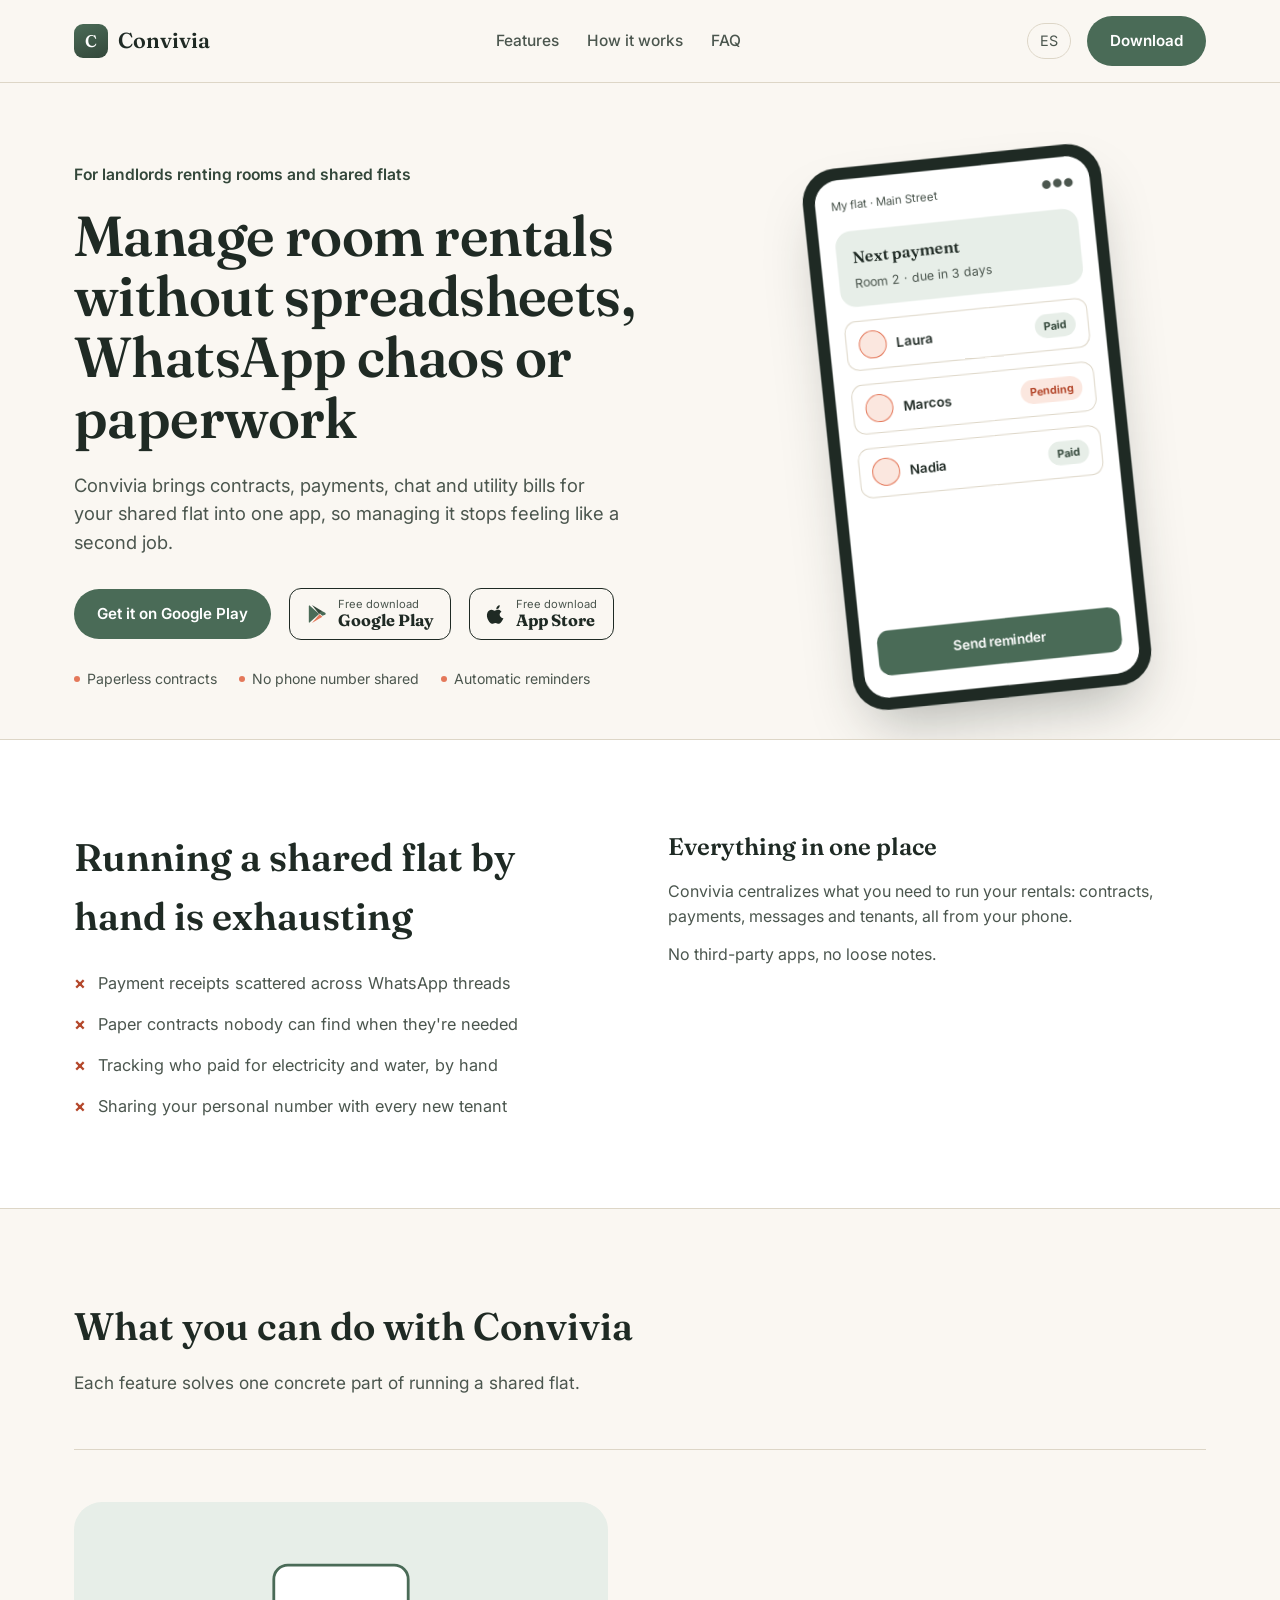
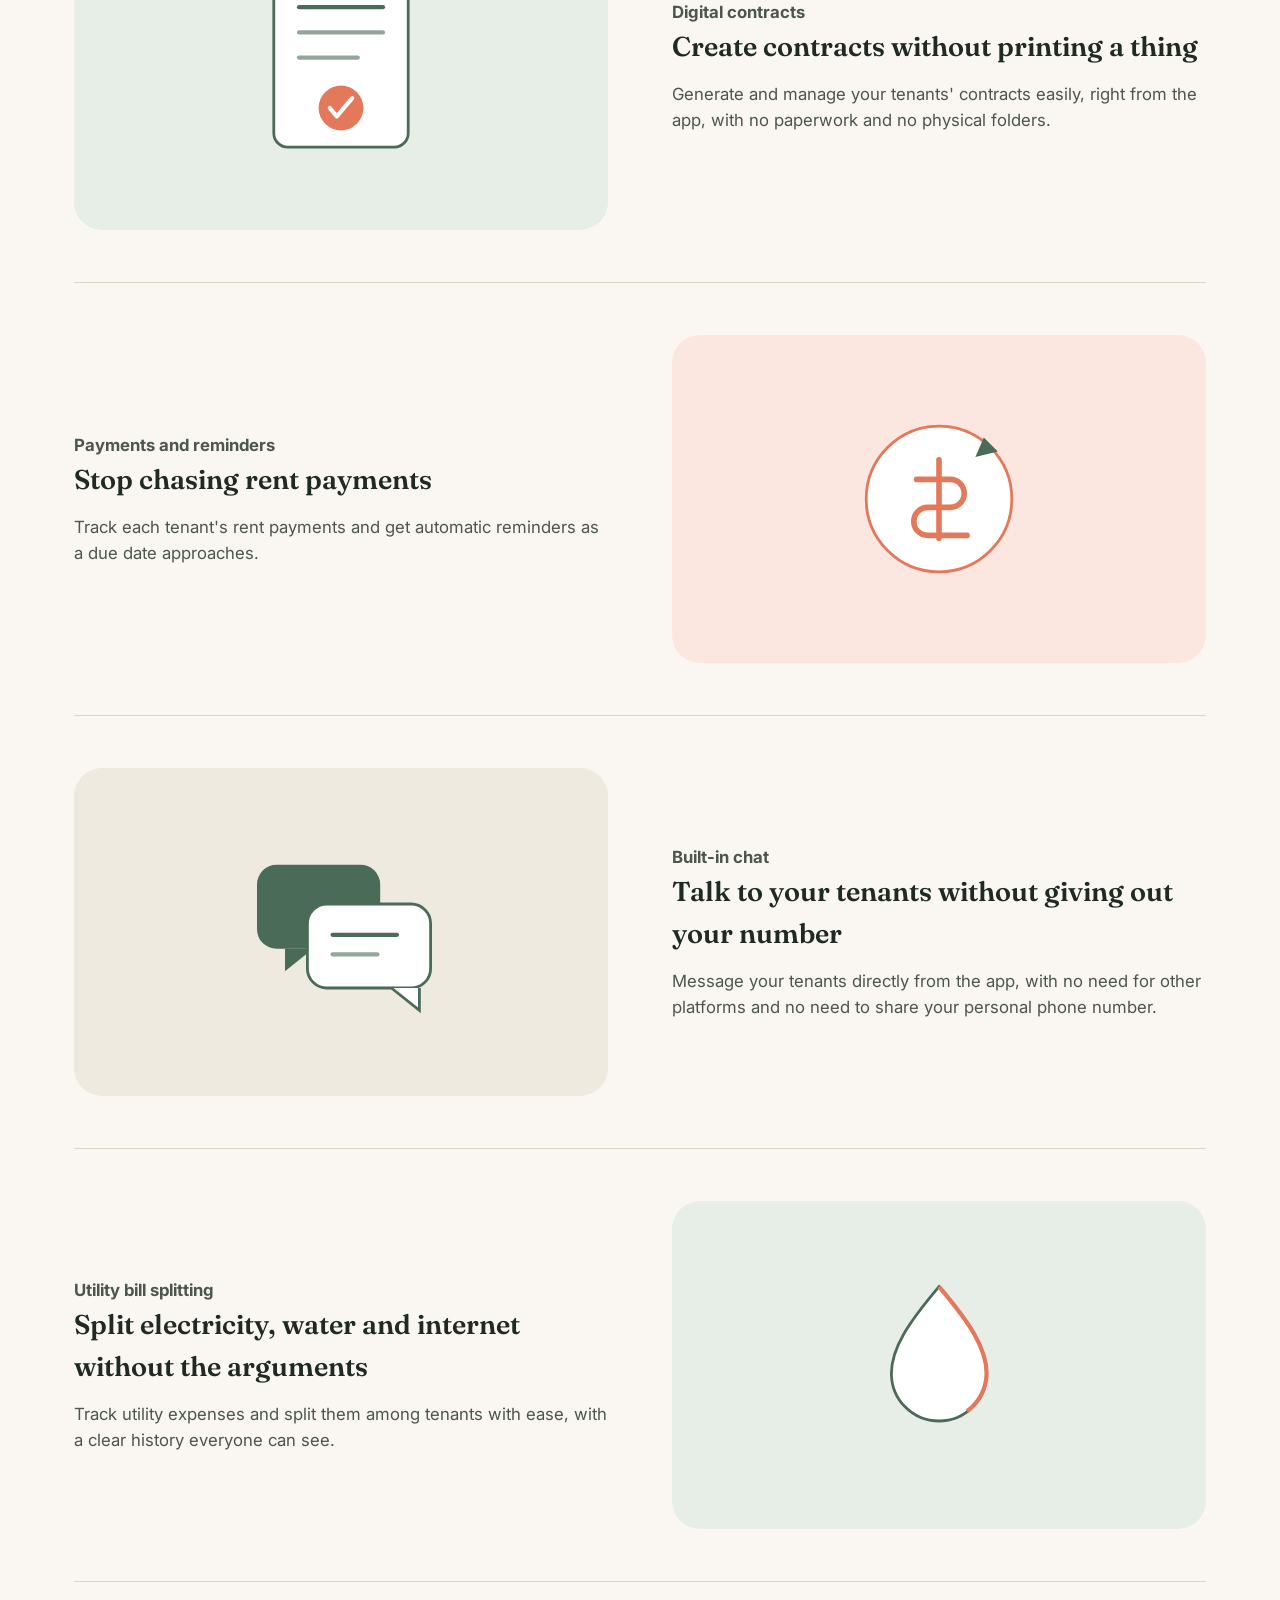
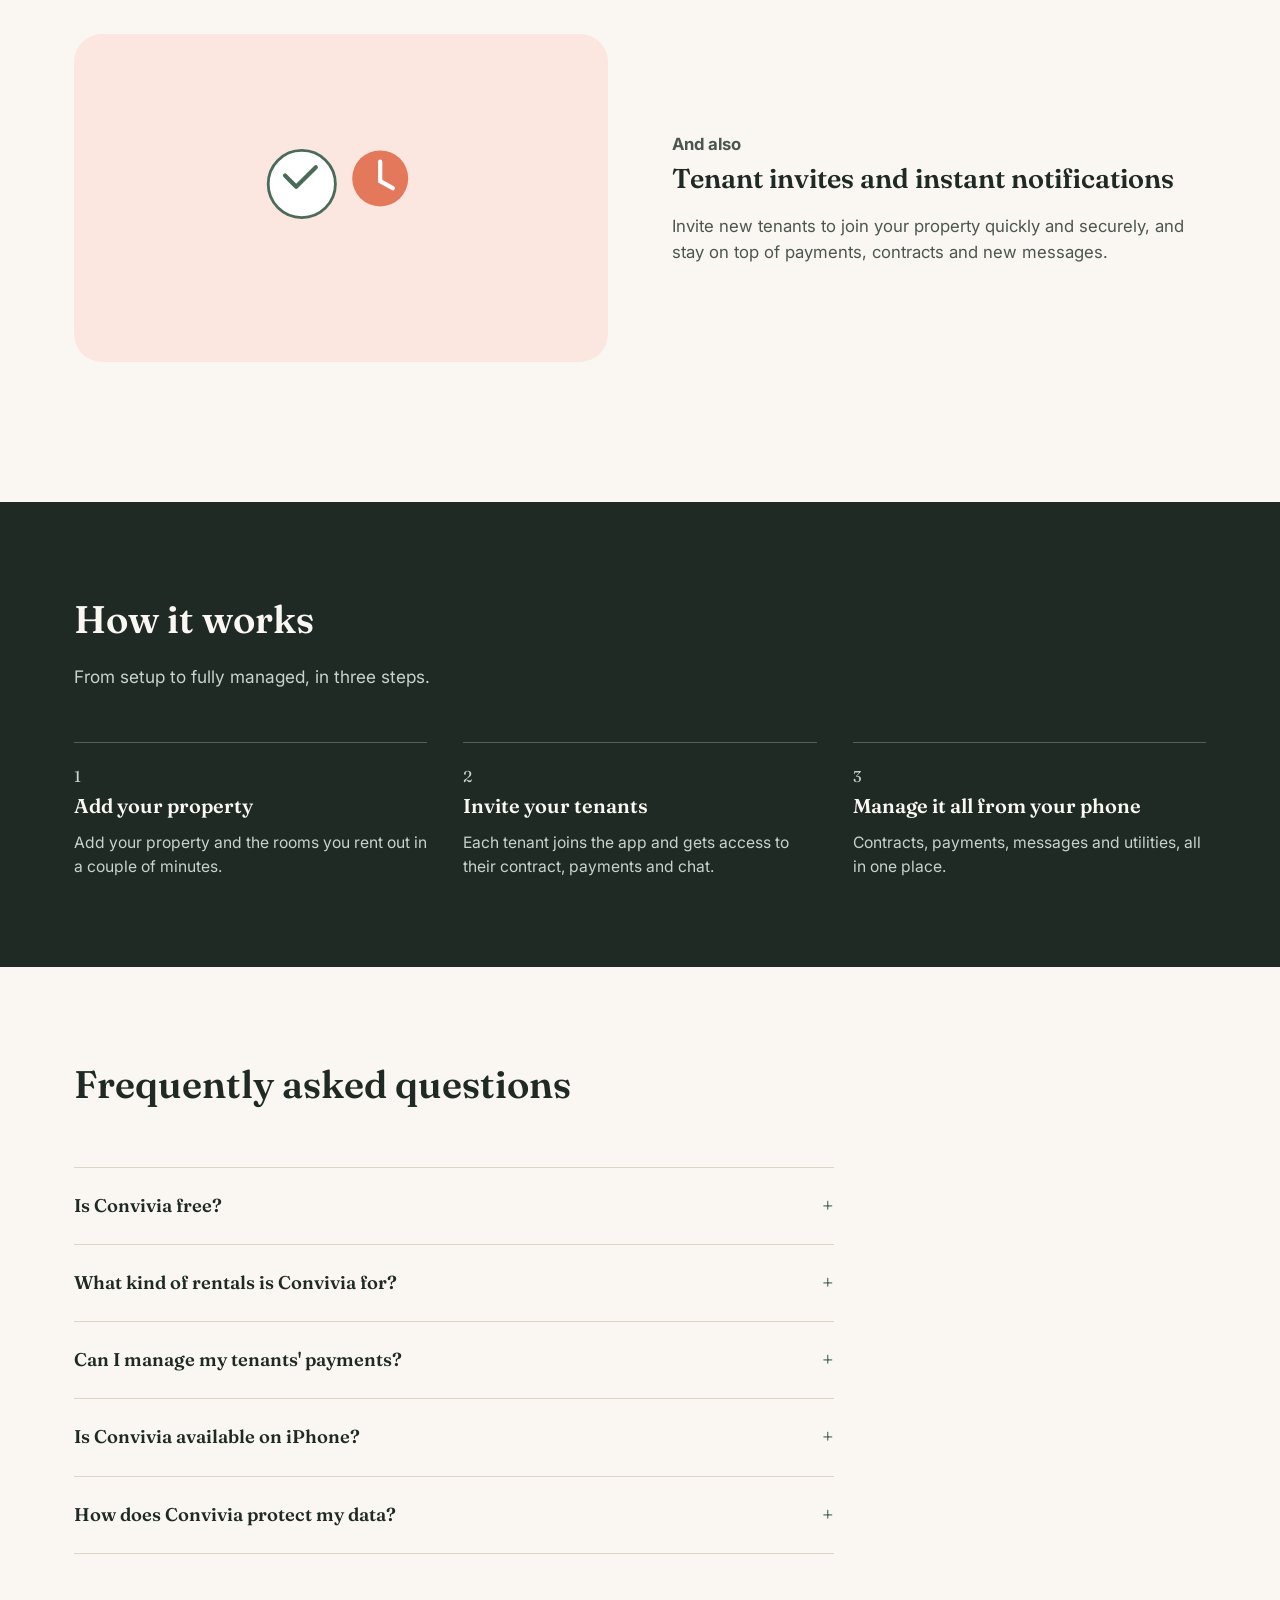
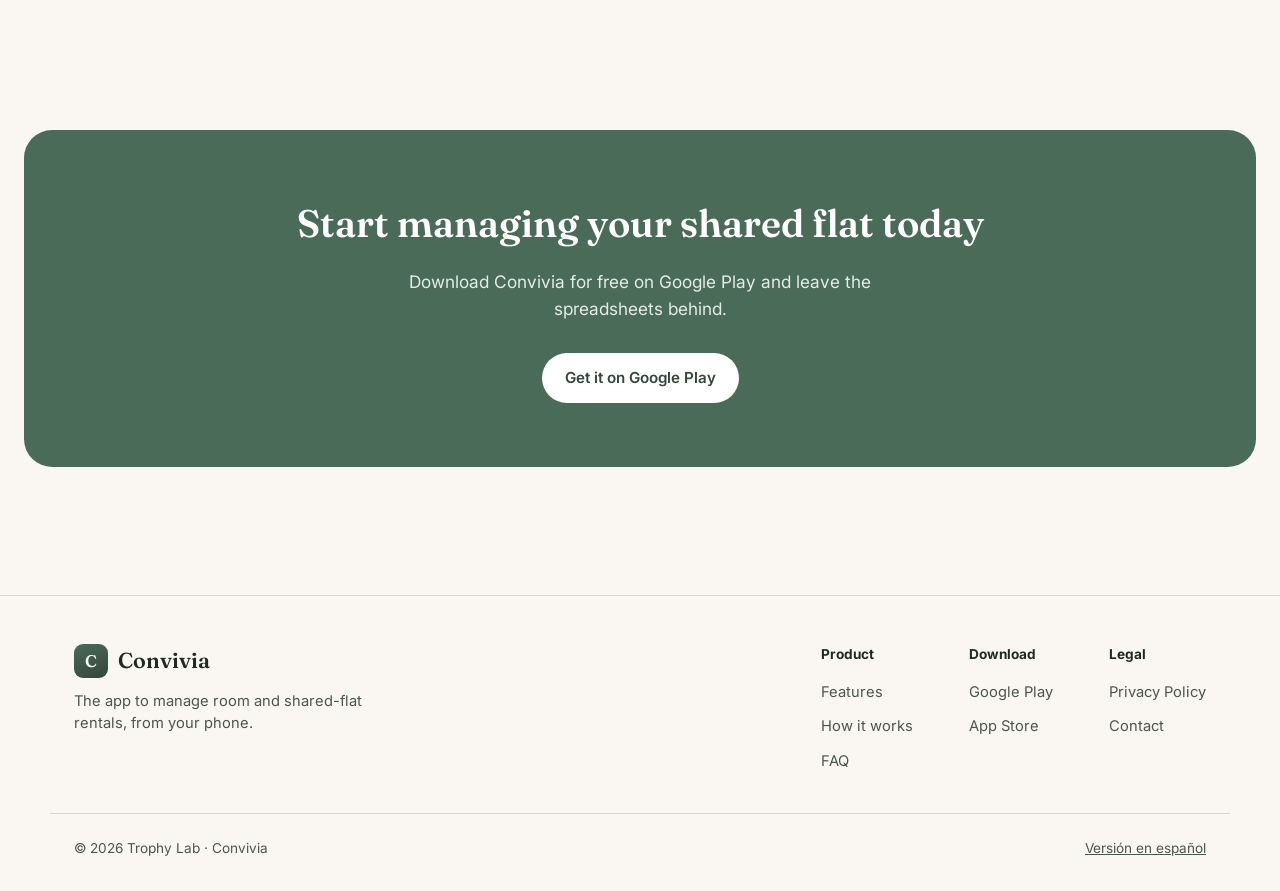
==== commit 17031afa: "Add privacy policy page in Spanish with detailed data handling practices" ====
--- a/en/index.html
+++ b/en/index.html
@@ -3,7 +3,7 @@
 <head>
 <meta charset="UTF-8">
 <meta name="viewport" content="width=device-width, initial-scale=1">
-<title>Convivia — App to Manage Room and Shared-Flat Rentals</title>
+<title>Convivia: App to Manage Room and Shared-Flat Rentals</title>
 <meta name="description" content="Convivia is the app for landlords renting out rooms or shared flats: digital contracts, payment reminders, built-in chat and utility bill splitting. Free on Google Play.">
 <link rel="canonical" href="https://convivia.devcodelight.com/en/">
 <link rel="alternate" hreflang="es" href="https://convivia.devcodelight.com/">
@@ -17,7 +17,7 @@
 <meta property="og:site_name" content="Convivia">
 <meta property="og:locale" content="en_US">
 <meta property="og:locale:alternate" content="es_ES">
-<meta property="og:title" content="Convivia — App to Manage Room Rentals">
+<meta property="og:title" content="Convivia: App to Manage Room Rentals">
 <meta property="og:description" content="Digital contracts, payment reminders, built-in chat and utility splitting for shared-flat landlords.">
 <meta property="og:url" content="https://convivia.devcodelight.com/en/">
 <meta property="og:image" content="https://convivia.devcodelight.com/assets/og-image.png">
@@ -26,7 +26,7 @@
 
 <!-- Twitter -->
 <meta name="twitter:card" content="summary_large_image">
-<meta name="twitter:title" content="Convivia — App to Manage Room Rentals">
+<meta name="twitter:title" content="Convivia: App to Manage Room Rentals">
 <meta name="twitter:description" content="Digital contracts, payment reminders, built-in chat and utility splitting for shared-flat landlords.">
 <meta name="twitter:image" content="https://convivia.devcodelight.com/assets/og-image.png">
 
@@ -81,7 +81,7 @@
     {
       "@type": "Question",
       "name": "How does Convivia protect my data?",
-      "acceptedAnswer": {"@type": "Answer", "text": "Data is encrypted in transit and you can request deletion at any time. Full details are available in Convivia's privacy policy."}
+      "acceptedAnswer": {"@type": "Answer", "text": "Data is encrypted in transit and you can request deletion at any time. If you sign in with Google, we only use your name, email and profile picture to create your account and authenticate you. Learn more in Convivia's Privacy Policy."}
     }
   ]
 }
@@ -297,7 +297,7 @@
         </details>
         <details class="faq-item">
           <summary class="faq-q">How does Convivia protect my data?<span class="plus" aria-hidden="true">+</span></summary>
-          <p class="faq-a">Data is encrypted in transit and you can request deletion at any time. Full details are in the <a href="https://convivia.api.quierolibros.com/usuarios/privacy_policy/en" rel="noopener">privacy policy</a>.</p>
+          <p class="faq-a">Data is encrypted in transit and you can request deletion at any time. If you sign in with Google, we only use your name, email and profile picture to create your account and authenticate you. Learn more in our <a href="/en/privacidad">Privacy Policy</a>.</p>
         </details>
       </div>
     </div>
@@ -337,8 +337,8 @@
       <div class="footer-col">
         <h5>Legal</h5>
         <ul>
-          <li><a href="https://convivia.api.quierolibros.com/usuarios/privacy_policy/en" rel="noopener">Privacy policy</a></li>
-          <li><a href="mailto:contact@quierolibros.com">Contact</a></li>
+          <li><a href="/en/privacidad">Privacy Policy</a></li>
+          <li><a href="/en/privacidad#contact">Contact</a></li>
         </ul>
       </div>
     </div>
--- a/assets/style.css
+++ b/assets/style.css
@@ -1,4 +1,4 @@
-/* ===== Convivia — design tokens ===== */
+/* ===== Convivia design tokens ===== */
 :root{
   --bg:#FAF7F2;
   --paper:#FFFFFF;
@@ -188,7 +188,7 @@
 .solution h3{font-family:var(--serif); font-size:1.5rem; margin:0 0 14px; font-weight:600;}
 .solution p{color:var(--ink-soft); margin:0 0 14px;}
 
-/* Features — alternating rows, not identical cards */
+/* Features: alternating rows, not identical cards */
 .feature-row{
   display:grid; grid-template-columns:1fr 1fr; gap:64px; align-items:center;
   padding-block:52px; border-top:1px solid var(--line);
@@ -283,3 +283,64 @@
   .cta-final{padding:44px 24px; margin-inline:16px;}
   .footer-grid{flex-direction:column; gap:28px;}
 }
+
+/* ===== Legal pages ===== */
+.legal-hero{padding-block:64px 16px;}
+.legal-wrap{max-width:840px;}
+.legal-hero h1{font-size:clamp(2.1rem, 4vw, 3rem); max-width:24ch; margin-bottom:14px;}
+.legal-updated{
+  display:inline-block; font-size:0.85rem; color:var(--ink-soft);
+  background:var(--sage-tint); border:1px solid var(--line);
+  padding:6px 12px; border-radius:999px; margin:0 0 20px;
+}
+.legal-lead{font-size:1.08rem; color:var(--ink-soft); max-width:64ch; margin:0 0 28px;}
+.legal-toc{
+  border-top:1px solid var(--line); border-bottom:1px solid var(--line);
+  padding:18px 0; margin:0 0 8px;
+}
+.legal-toc p{font-size:0.8rem; font-weight:700; color:var(--sage-dark); text-transform:uppercase; letter-spacing:0.04em; margin:0 0 10px;}
+.legal-toc ul{list-style:none; margin:0; padding:0; display:flex; flex-wrap:wrap; gap:8px 18px;}
+.legal-toc a{font-size:0.9rem; color:var(--ink-soft); text-decoration:none;}
+.legal-toc a:hover{color:var(--sage-dark); text-decoration:underline;}
+
+.legal-body{padding-block:8px 88px;}
+.legal h2{
+  font-family:var(--serif); font-size:clamp(1.45rem, 2.4vw, 1.85rem);
+  font-weight:600; margin:44px 0 14px; scroll-margin-top:96px;
+}
+.legal h3{font-size:1.05rem; font-weight:700; margin:26px 0 8px; color:var(--sage-dark);}
+.legal p, .legal li{font-size:1rem; color:var(--ink-soft); line-height:1.7;}
+.legal p{margin:0 0 14px;}
+.legal ul, .legal ol{margin:0 0 18px; padding-left:1.25rem;}
+.legal li{margin-bottom:6px;}
+.legal strong{color:var(--ink);}
+.legal a{color:var(--sage-dark); text-decoration:underline; text-underline-offset:2px;}
+.legal a:hover{color:var(--ink);}
+.legal-table-wrap{overflow-x:auto; margin:18px 0 26px; border:1px solid var(--line); border-radius:var(--radius-m);}
+.legal-table{width:100%; border-collapse:collapse; min-width:760px; background:var(--paper);}
+.legal-table th, .legal-table td{padding:12px 14px; text-align:left; vertical-align:top; font-size:0.9rem; line-height:1.55;}
+.legal-table th{background:var(--sage-tint); color:var(--ink); font-size:0.82rem; text-transform:uppercase; letter-spacing:0.03em;}
+.legal-table td{color:var(--ink-soft); border-top:1px solid var(--line);}
+.legal-table td:first-child{color:var(--ink); font-weight:600;}
+.legal-note{
+  background:var(--sage-tint); border-left:4px solid var(--sage);
+  border-radius:0 var(--radius-s) var(--radius-s) 0;
+  padding:16px 18px; margin:18px 0 24px;
+}
+.legal-note p:last-child{margin-bottom:0;}
+.legal-google{
+  background:var(--paper); border:1px solid var(--line);
+  border-radius:var(--radius-m); padding:26px 24px; margin:20px 0 28px;
+}
+.legal-google h2{margin-top:0;}
+.legal-google p:last-child{margin-bottom:0;}
+.legal-email{font-weight:600; color:var(--ink);}
+.legal-footer-note{font-size:0.85rem; color:var(--ink-soft); border-top:1px solid var(--line); padding-top:18px; margin-top:36px;}
+
+@media (max-width:700px){
+  .legal-hero{padding-block:44px 8px;}
+  .legal-body{padding-block:0 64px;}
+  .legal-table{min-width:560px;}
+  .legal-table th, .legal-table td{padding:10px 12px; font-size:0.86rem;}
+  .legal-google{padding:20px 16px;}
+}
